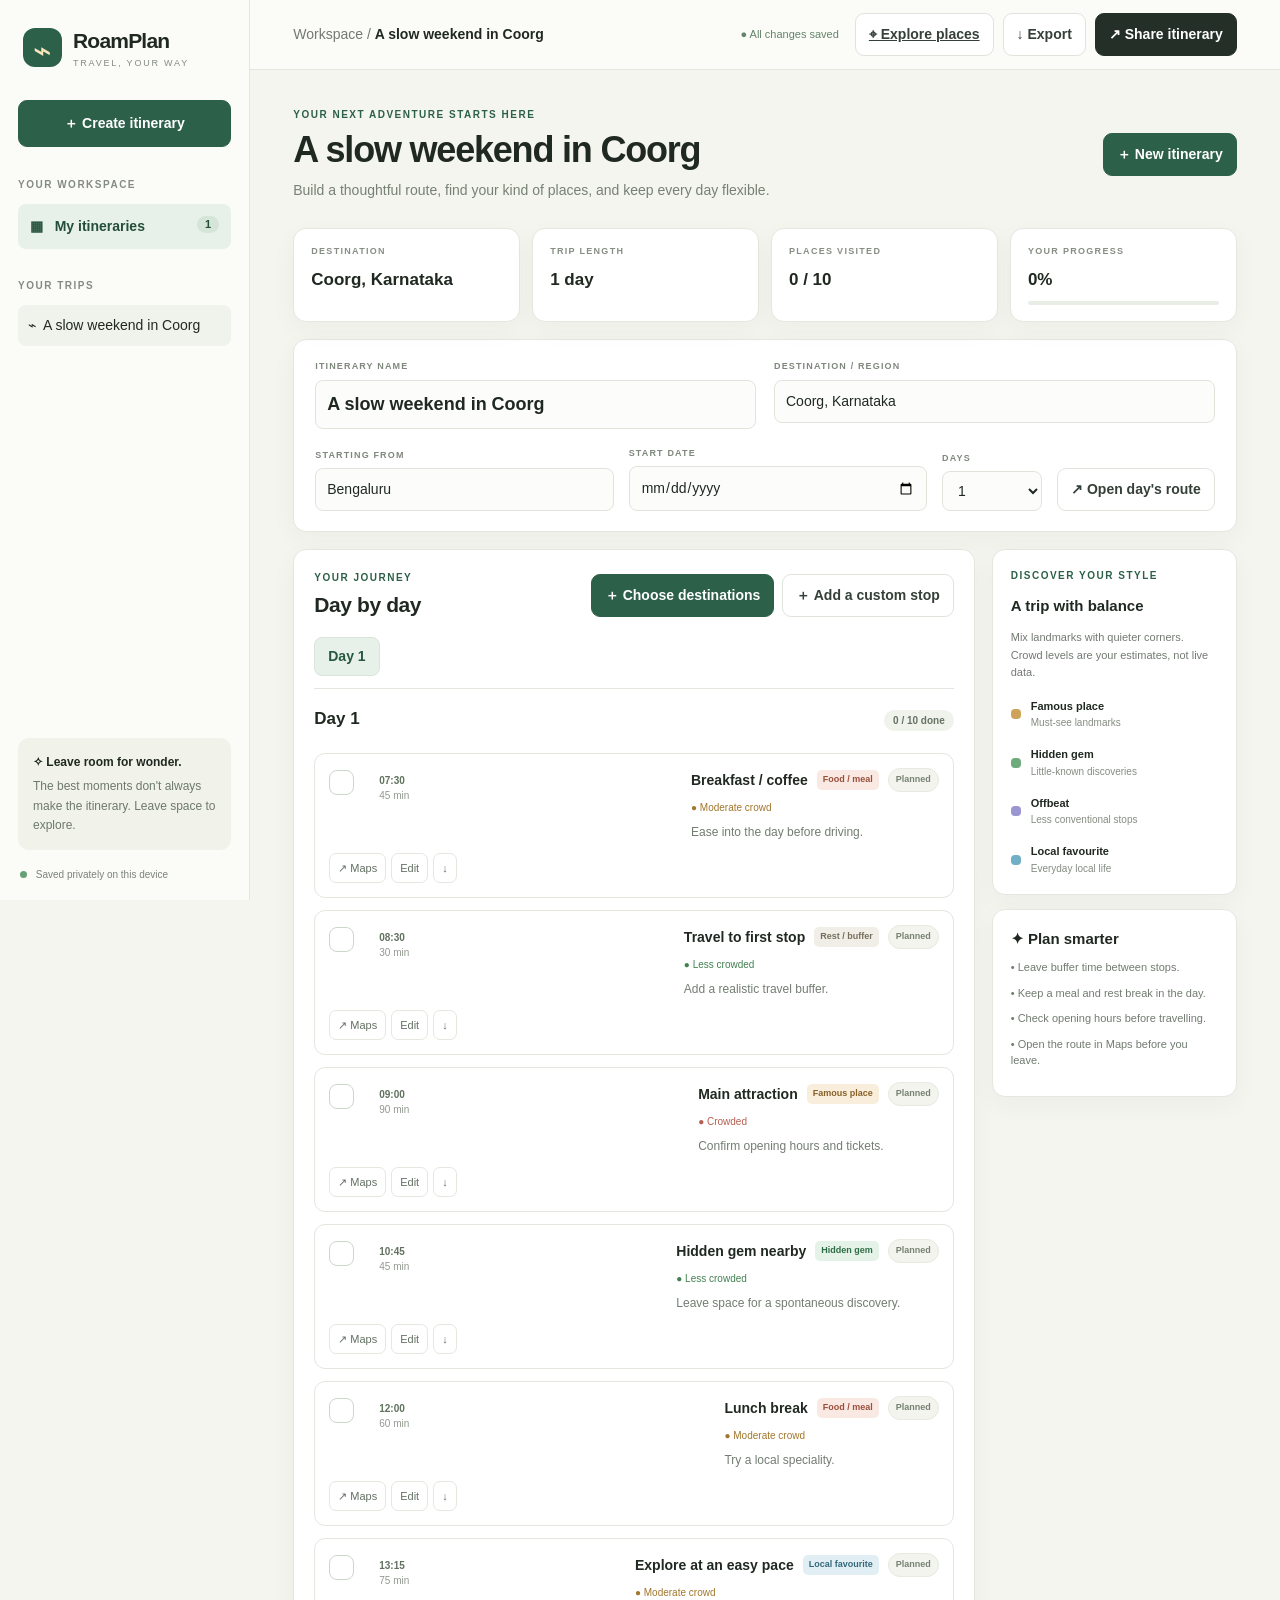
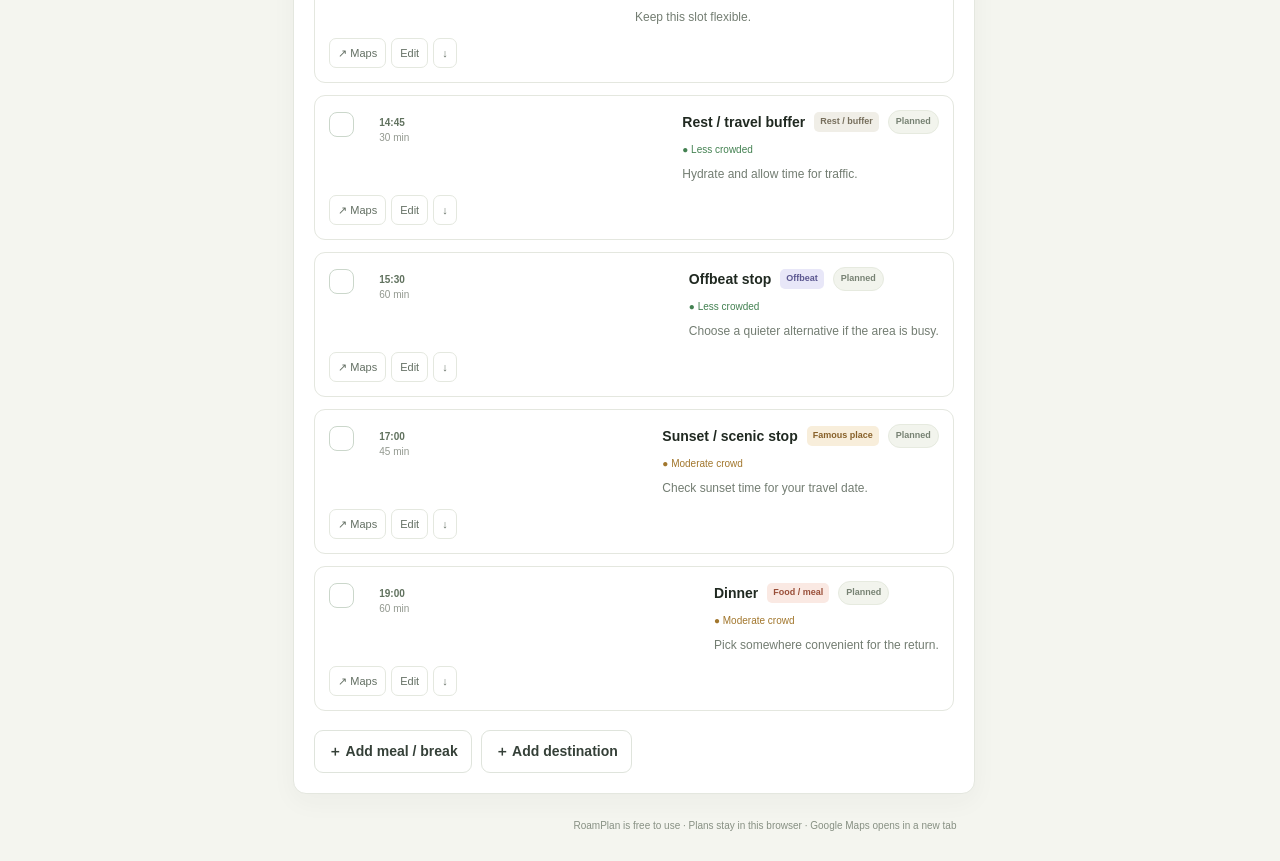
==== index.html @ 41a032c6 "Add route circuit UI for daily itinerary planning" ====
<!doctype html>
<html lang="en"><head><meta charset="utf-8"><meta name="viewport" content="width=device-width,initial-scale=1"><meta name="theme-color" content="#f4f5ef"><meta name="description" content="Plan day-by-day trips with editable schedules, place checklists, crowd estimates, hidden gems and Google Maps routes."><title>RoamPlan — Thoughtful travel planning</title><link rel="stylesheet" href="styles.css"></head>
<body><div class="layout">
<aside class="sidebar"><a class="brand" href="#"><span class="brand-icon">⌁</span><span><b>RoamPlan</b><small>TRAVEL, YOUR WAY</small></span></a><button id="newTrip" class="primary full">＋ Create itinerary</button><p class="eyebrow">YOUR WORKSPACE</p><button id="allTrips" class="nav active">▦ &nbsp; My itineraries <span id="tripCount" class="count">1</span></button><p class="eyebrow trips-label">YOUR TRIPS</p><div id="tripList" class="trip-list"></div><div class="sidebar-note"><b>✧ Leave room for wonder.</b><p>The best moments don't always make the itinerary. Leave space to explore.</p></div><small class="privacy"><i></i> Saved privately on this device</small></aside>
<main class="main"><header class="topbar"><div><span class="muted">Workspace /</span> <b id="crumb">My itineraries</b></div><div class="actions"><span id="saveStatus" class="saved">● All changes saved</span><a href="destinations.html" class="btn">⌖ Explore places</a><button id="exportBtn" class="btn">↓ Export</button><button id="shareBtn" class="btn dark">↗ Share itinerary</button></div></header>
<section class="page"><div class="heading-row"><div><p class="eyebrow green">YOUR NEXT ADVENTURE STARTS HERE</p><h1 id="pageTitle">Plan a trip worth remembering.</h1><p class="subtitle">Build a thoughtful route, find your kind of places, and keep every day flexible.</p></div><button id="newTrip2" class="primary">＋ New itinerary</button></div>
<div id="emptyState" class="empty hidden"><h2>Your next story starts here.</h2><p>Create an itinerary to organize stops, timings, meals and little discoveries.</p><button class="primary" id="emptyCreate">Create your first itinerary</button></div>
<div id="workspace">
<div class="stats"><div class="stat"><span>DESTINATION</span><strong id="statDestination">—</strong></div><div class="stat"><span>TRIP LENGTH</span><strong id="statDays">1 day</strong></div><div class="stat"><span>PLACES VISITED</span><strong id="statVisited">0 / 0</strong></div><div class="stat"><span>YOUR PROGRESS</span><strong id="statProgress">0%</strong><div class="progress"><i id="progressBar"></i></div></div></div>
<div class="trip-head panel"><div class="trip-title"><div><label for="tripName">ITINERARY NAME</label><input id="tripName" class="title-input" placeholder="e.g. A slow weekend in Coorg"></div><div><label for="destination">DESTINATION / REGION</label><input id="destination" placeholder="e.g. Coorg, Karnataka"></div></div><div class="trip-fields"><div><label for="origin">STARTING FROM</label><input id="origin" placeholder="e.g. Bengaluru"></div><div><label for="startDate">START DATE</label><input id="startDate" type="date"></div><div><label for="dayCount">DAYS</label><select id="dayCount"><option>1</option><option>2</option><option>3</option><option>4</option><option>5</option><option>6</option><option>7</option><option>8</option><option>9</option><option>10</option><option>11</option><option>12</option><option>13</option><option>14</option></select></div><div class="trip-button"><button id="dayMap" class="btn">↗ Open day's route</button></div></div></div>
<div class="day-layout"><section class="itinerary panel"><div class="section-head"><div><p class="eyebrow green">YOUR JOURNEY</p><h2>Day by day</h2></div><div class="section-actions"><button id="pickPlacesBtn" class="primary">＋ Choose destinations</button><button id="addStop" class="btn">＋ Add a custom stop</button></div></div><div id="dayTabs" class="day-tabs"></div><div class="day-summary"><div><h3 id="dayTitle">Day 1</h3><p id="dayDate" class="muted"></p></div><div class="day-summary-meta"><span id="dayRouteLabel" class="day-route-label hidden"></span><span id="dayProgress" class="pill">0 / 0 done</span></div></div><div id="stopList" class="stop-list"></div><div class="bottom-actions"><button id="addMeal" class="btn">＋ Add meal / break</button><button id="addDayStop" class="btn">＋ Add destination</button></div></section>
<aside class="insights"><div class="panel legend"><p class="eyebrow green">DISCOVER YOUR STYLE</p><h3>A trip with balance</h3><p class="muted small-text">Mix landmarks with quieter corners. Crowd levels are your estimates, not live data.</p><div class="legend-item"><span class="dot famous"></span><div><b>Famous place</b><small>Must-see landmarks</small></div></div><div class="legend-item"><span class="dot hidden-gem"></span><div><b>Hidden gem</b><small>Little-known discoveries</small></div></div><div class="legend-item"><span class="dot offbeat"></span><div><b>Offbeat</b><small>Less conventional stops</small></div></div><div class="legend-item"><span class="dot local"></span><div><b>Local favourite</b><small>Everyday local life</small></div></div></div><div class="panel tips"><h3>✦ Plan smarter</h3><p>• Leave buffer time between stops.</p><p>• Keep a meal and rest break in the day.</p><p>• Check opening hours before travelling.</p><p>• Open the route in Maps before you leave.</p></div></aside></div>
<div class="footer-note">RoamPlan is free to use · Plans stay in this browser · Google Maps opens in a new tab</div></div></section></main></div>
<dialog id="tripDialog"><form method="dialog" id="tripForm"><div class="modal-head"><div><p class="eyebrow green">NEW ADVENTURE</p><h2>Create an itinerary</h2></div><button class="icon-btn" value="cancel" aria-label="Close">×</button></div><label for="newName">Trip name</label><input id="newName" required placeholder="A weekend in the hills"><label for="newDestination">Destination</label><input id="newDestination" required placeholder="Coorg, Karnataka"><label for="newOrigin">Starting point (optional)</label><input id="newOrigin" placeholder="Bengaluru"><div class="modal-grid"><div><label for="newDate">Start date</label><input id="newDate" type="date"></div><div><label for="newDays">Number of days</label><select id="newDays"><option>1</option><option>2</option><option>3</option><option>4</option><option>5</option><option>6</option><option>7</option><option>8</option><option>9</option><option>10</option><option>11</option><option>12</option><option>13</option><option>14</option></select></div></div><label class="checkline"><input id="starterTemplate" type="checkbox" checked> Include a full-day starter plan (meals, travel buffers and breaks)</label><div class="modal-actions"><button type="button" id="cancelCreate" class="btn">Cancel</button><button class="primary" id="createTripSubmit" value="create">Create trip</button></div></form></dialog>
<dialog id="stopDialog"><form method="dialog" id="stopForm"><div class="modal-head"><div><p class="eyebrow green">ITINERARY STOP</p><h2 id="stopModalTitle">Add a stop</h2></div><button class="icon-btn" value="cancel" aria-label="Close">×</button></div><input id="stopId" type="hidden"><label for="stopName">Place or activity</label><input id="stopName" required placeholder="e.g. Abbey Falls"><label for="stopLocation">Map search / address</label><input id="stopLocation" placeholder="Use a precise place name for Maps"><div class="modal-grid"><div><label for="stopTime">Start time</label><input id="stopTime" type="time" value="09:00"></div><div><label for="stopDuration">Duration (minutes)</label><input id="stopDuration" type="number" min="5" step="5" value="60"></div></div><div class="modal-grid"><div><label for="stopType">Experience type</label><select id="stopType"><option value="famous">Famous place</option><option value="hidden-gem">Hidden gem</option><option value="offbeat">Offbeat</option><option value="local">Local favourite</option><option value="food">Food / meal</option><option value="break">Rest / travel buffer</option></select></div><div><label for="stopCrowd">Expected crowd</label><select id="stopCrowd"><option value="low">Less crowded</option><option value="medium" selected>Moderate</option><option value="high">Crowded</option><option value="unknown">Not sure yet</option></select></div></div><label for="stopNotes">Notes / reminders</label><textarea id="stopNotes" rows="3" placeholder="Parking, tickets, best time, what to bring…"></textarea><div class="modal-actions"><button type="button" id="deleteStop" class="btn danger hidden">Delete stop</button><span class="grow"></span><button class="btn" value="cancel">Cancel</button><button class="primary" id="saveStop" value="save">Save stop</button></div></form></dialog>
<dialog id="placePickerDialog" class="picker-dialog" aria-labelledby="pickerTitle">
  <div class="picker-dialog-content">
    <div class="picker-head"><div><p class="eyebrow green">BUILD YOUR DAY</p><h2 id="pickerTitle">Choose destinations for your itinerary</h2><p id="pickerTripName" class="muted">Select places from the destination guide and assign them to a trip day.</p></div><button id="closePicker" type="button" class="icon-btn" aria-label="Close destination picker">×</button></div>
    <div class="picker-controls">
      <div><label for="pickerDay">ADD TO DAY</label><select id="pickerDay"></select></div>
      <div><label for="pickerArea">ROUTE / CIRCUIT</label><select id="pickerArea"></select></div>
      <div><label for="pickerStartTime">FIRST STOP TIME</label><input id="pickerStartTime" type="time" value="09:00"></div>
      <div><label for="pickerDuration">MINUTES PER STOP</label><input id="pickerDuration" type="number" min="15" max="360" step="15" value="60"></div>
    </div>
    <div id="pickerRouteSummary" class="picker-route-summary"></div>
    <div class="picker-search-row"><label class="picker-search" for="pickerSearch"><span>⌕</span><input id="pickerSearch" type="search" placeholder="Search places, areas or experiences…" autocomplete="off"></label><span id="pickerSelectionCount" class="picker-count">0 selected</span></div>
    <div id="pickerPlaceList" class="picker-place-list" aria-live="polite"></div>
    <div class="picker-footer"><p id="pickerHint">Choose a route circuit first. Places are shown in recommended travel order, and a day stays on one circuit to avoid backtracking. Use another day for a different direction.</p><div><button id="cancelPlacePicker" type="button" class="btn">Cancel</button><button id="addSelectedPlaces" type="button" class="primary" disabled>＋ Add selected places</button></div></div>
  </div>
</dialog>
<div id="toast" role="status" aria-live="polite"></div><script src="destinations-data.js"></script><script src="app.js"></script></body></html>
---- styles.css ----
:root{--ink:#202921;--muted:#737a72;--line:#e4e7df;--paper:#fbfcf8;--green:#2d6048;--green2:#e8f1e9;--gold:#bd8d42;--shadow:0 8px 26px #273c2d0a}*{box-sizing:border-box}body{margin:0;background:#f4f5ef;color:var(--ink);font:14px/1.5 Inter,-apple-system,BlinkMacSystemFont,"Segoe UI",sans-serif}button,input,select,textarea{font:inherit}button{cursor:pointer}.layout{min-height:100vh}.sidebar{width:250px;position:fixed;inset:0 auto 0 0;background:#fbfcf8;border-right:1px solid var(--line);padding:25px 18px 18px;display:flex;flex-direction:column;z-index:3}.brand{display:flex;align-items:center;gap:11px;color:var(--ink);text-decoration:none;margin:0 0 30px 5px}.brand-icon{height:39px;width:39px;border-radius:12px;background:var(--green);color:#f7e7bd;display:grid;place-items:center;font-size:31px}.brand b{display:block;font-size:21px;letter-spacing:-.8px}.brand small{display:block;color:#858b81;font-size:9px;letter-spacing:1.8px}.primary,.btn{border:1px solid #dfe4dc;background:#fff;border-radius:9px;padding:10px 13px;color:#354038;font-weight:650;display:inline-flex;gap:7px;align-items:center;justify-content:center;transition:.15s}.primary{background:var(--green);color:#fff;border-color:var(--green)}.primary:hover{background:#234d39}.btn:hover{border-color:#9eafa0;background:#f9fbf8}.btn.dark{background:#242f27;color:#fff;border-color:#242f27}.full{width:100%;margin-bottom:30px;padding:12px}.eyebrow{font-size:10px;font-weight:750;letter-spacing:1.5px;color:#858b82;margin:0 0 12px}.green{color:var(--green)}.nav{border:0;background:var(--green2);color:#234e39;border-radius:8px;text-align:left;padding:12px;width:100%;font-weight:650}.count{float:right;border-radius:20px;background:#d5e5d7;padding:0 8px;font-size:11px}.trips-label{margin-top:29px;display:flex;justify-content:space-between}.trip-list{display:grid;gap:5px}.trip-link{border:0;background:transparent;text-align:left;padding:10px;border-radius:8px;color:#606b60;overflow:hidden;text-overflow:ellipsis;white-space:nowrap}.trip-link.active,.trip-link:hover{background:#f0f3ec;color:var(--ink)}.sidebar-note{margin-top:auto;background:#f1f3ea;border-radius:11px;padding:15px;font-size:12px}.sidebar-note p{color:#6e786c;margin:6px 0 0;line-height:1.6}.privacy{font-size:10px;color:#7b8278;margin:17px 2px 0}.privacy i{display:inline-block;width:7px;height:7px;border-radius:50%;background:#65a175;margin-right:6px}.main{margin-left:250px;min-width:0}.topbar{height:70px;background:#fbfcf8;border-bottom:1px solid var(--line);display:flex;align-items:center;justify-content:space-between;padding:0 4.2%;gap:20px}.muted{color:var(--muted)}.actions{display:flex;align-items:center;gap:9px}.saved{font-size:11px;color:#65836b;margin-right:7px}.page{max-width:1400px;margin:0 auto;padding:37px 4.2% 28px}.heading-row{display:flex;align-items:center;justify-content:space-between;gap:25px;margin-bottom:27px}.heading-row .eyebrow{margin-bottom:7px}.heading-row h1{font-size:clamp(25px,3vw,36px);letter-spacing:-1.2px;line-height:1.18;margin:0 0 9px;font-weight:760}.subtitle{margin:0;color:#778074;font-size:14px}.stats{display:grid;grid-template-columns:repeat(4,minmax(0,1fr));gap:12px;margin-bottom:17px}.stat,.panel{background:#fff;border:1px solid var(--line);border-radius:13px;box-shadow:var(--shadow)}.stat{padding:16px 17px}.stat span{display:block;color:#878e84;font-size:9px;letter-spacing:1.3px;font-weight:750;margin-bottom:8px}.stat strong{font-size:17px;font-weight:730}.progress{height:4px;border-radius:5px;background:#e8ede5;margin-top:9px;overflow:hidden}.progress i{display:block;width:0;height:100%;background:#4a9161;transition:width .2s}.trip-head{padding:20px 21px;margin-bottom:17px}.trip-title{display:grid;grid-template-columns:1fr 1fr;gap:18px;margin-bottom:18px}.trip-fields{display:grid;grid-template-columns:1fr 1fr 100px auto;gap:15px;align-items:end}.panel label,dialog label{display:block;font-size:9px;letter-spacing:1.15px;font-weight:750;color:#7f887d;margin-bottom:6px}.panel input,.panel select,dialog input,dialog select,dialog textarea{width:100%;border:1px solid #e0e5dc;background:#fcfdfa;padding:10px 11px;border-radius:8px;color:var(--ink);outline:none}.panel input:focus,.panel select:focus,dialog input:focus,dialog select:focus,dialog textarea:focus{border-color:#77a487;box-shadow:0 0 0 3px #e7f1e8}.title-input{font-weight:700;font-size:18px!important}.trip-button .btn{width:100%;white-space:nowrap}.day-layout{display:grid;grid-template-columns:minmax(0,1fr) 245px;gap:17px;align-items:start}.itinerary{padding:20px;min-width:0}.section-head,.day-summary{display:flex;align-items:center;justify-content:space-between;gap:12px}.section-head h2{margin:0;font-size:21px;letter-spacing:-.4px}.section-head .eyebrow{margin-bottom:4px}.day-tabs{display:flex;gap:7px;border-bottom:1px solid var(--line);padding:16px 0 12px;overflow-x:auto}.day-tab{white-space:nowrap;border:1px solid transparent;border-radius:8px;padding:8px 13px;background:transparent;color:#697369;font-weight:650}.day-tab.active{background:var(--green2);border-color:#d7e6d8;color:#27583f}.day-summary{padding:17px 0 8px}.day-summary h3{font-size:17px;margin:0}.day-summary p{font-size:12px;margin:2px 0 0}.pill{border-radius:30px;padding:5px 9px;background:#f0f3ec;color:#657263;font-size:10px;font-weight:700;white-space:nowrap}.stop-list{position:relative}.stop-card{border:1px solid var(--line);border-radius:11px;margin:12px 0;padding:14px;display:grid;grid-template-columns:38px minmax(0,1fr) auto;gap:12px;align-items:start;background:#fff}.stop-card.done{background:#f8faf6}.stop-check{width:25px;height:25px;border:1px solid #cbd7cb;border-radius:8px;background:white;color:white;display:grid;place-items:center;margin-top:2px}.stop-card.done .stop-check{background:var(--green);border-color:var(--green)}.time-rail{font-size:10px;font-weight:750;color:#61725f;white-space:nowrap;padding-top:5px}.stop-main{min-width:0}.stop-title-row{display:flex;gap:9px;align-items:center;flex-wrap:wrap}.stop-title{font-size:14px;margin:0;font-weight:730}.stop-card.done .stop-title{text-decoration:line-through;color:#738075}.tag{font-size:9px;font-weight:750;border-radius:5px;padding:3px 6px;white-space:nowrap}.tag.famous{background:#f8eedb;color:#876028}.tag.hidden-gem{background:#e4f2e7;color:#2f6d47}.tag.offbeat{background:#e8e7f8;color:#5b5790}.tag.local{background:#e1eff4;color:#33687a}.tag.food{background:#fae9e3;color:#994e38}.tag.break{background:#f0eee7;color:#766e5c}.stop-meta{display:flex;gap:7px;flex-wrap:wrap;color:#7c857a;font-size:10px;margin-top:8px}.crowd{display:inline-flex;align-items:center;gap:4px}.crowd.low{color:#438151}.crowd.medium{color:#a2772d}.crowd.high{color:#b65d4e}.stop-notes{font-size:12px;color:#737d72;margin:8px 0 0;white-space:pre-wrap;overflow-wrap:anywhere}.stop-actions{display:flex;gap:5px}.mini{border:1px solid #e4e8df;background:#fff;border-radius:7px;padding:6px 8px;color:#647064;font-size:11px;text-decoration:none;white-space:nowrap}.mini:hover{border-color:#a0b3a0}.bottom-actions{display:flex;gap:9px;padding-top:7px;flex-wrap:wrap}.insights{display:grid;gap:14px}.insights .panel{padding:18px}.insights h3{font-size:15px;margin:0 0 8px}.small-text{font-size:11px;line-height:1.6}.legend-item{display:flex;gap:10px;align-items:center;margin-top:16px}.legend-item b,.legend-item small{display:block}.legend-item b{font-size:11px}.legend-item small{font-size:10px;color:#858d82;margin-top:1px}.dot{width:10px;height:10px;border-radius:4px;flex:none}.dot.famous{background:#cda35c}.dot.hidden-gem{background:#6eaa7c}.dot.offbeat{background:#9b95d2}.dot.local{background:#70afc5}.tips p{font-size:11px;color:#717b70;margin:9px 0;line-height:1.5}.footer-note{text-align:center;font-size:10px;color:#879083;margin:24px 0 0}.empty{padding:70px 25px;text-align:center;border:1px dashed #cbd5c9;border-radius:14px;background:#fafbf7;margin:20px 0}.empty h2{margin:0 0 8px}.empty p{color:var(--muted);margin-bottom:20px}.hidden{display:none!important}dialog{width:min(520px,calc(100% - 28px));border:1px solid var(--line);border-radius:15px;padding:24px;box-shadow:0 24px 90px #1e2c2260;color:var(--ink)}dialog::backdrop{background:#1b2a2180;backdrop-filter:blur(3px)}dialog form>label{margin-top:14px}dialog h2{margin:0;font-size:23px}.modal-head{display:flex;justify-content:space-between;align-items:start;margin-bottom:20px}.modal-head .eyebrow{margin-bottom:5px}.icon-btn{border:1px solid var(--line);background:#fff;border-radius:8px;padding:4px 11px;font-size:20px;color:#687367}.modal-grid{display:grid;grid-template-columns:1fr 1fr;gap:12px}.checkline{display:flex!important;gap:8px;align-items:center;font-size:11px!important;letter-spacing:0!important;font-weight:500!important;margin-top:16px!important}.checkline input{width:auto}.modal-actions{display:flex;gap:9px;align-items:center;margin-top:23px}.grow{flex:1}.danger{color:#b04438}#toast{position:fixed;bottom:22px;left:50%;transform:translate(-50%,20px);opacity:0;pointer-events:none;background:#263b2c;color:white;padding:11px 17px;border-radius:9px;box-shadow:0 8px 25px #0002;transition:.2s;z-index:10;font-size:12px}#toast.show{opacity:1;transform:translate(-50%,0)}@media(max-width:1100px){.day-layout{grid-template-columns:minmax(0,1fr) 210px}.sidebar{width:220px}.main{margin-left:220px}.trip-fields{grid-template-columns:1fr 1fr 90px}.trip-button{grid-column:1/-1}.trip-button .btn{width:auto}.saved{display:none}}@media(max-width:790px){.sidebar{position:static;width:auto;height:auto;padding:13px 16px;border-right:0;border-bottom:1px solid var(--line);display:grid;grid-template-columns:1fr auto;gap:10px}.brand{margin:0}.sidebar>.primary,.sidebar>.eyebrow,.sidebar>.nav,.sidebar>.trips-label,.sidebar>.trip-list,.sidebar-note,.privacy{display:none}.main{margin-left:0}.topbar{height:auto;min-height:59px;padding:12px 17px}.actions{gap:6px}.actions .btn{padding:8px;font-size:11px}.page{padding:25px 16px}.heading-row{align-items:start}.heading-row h1{font-size:26px}.heading-row>.primary{display:none}.stats{grid-template-columns:1fr 1fr}.day-layout{grid-template-columns:1fr}.insights{grid-template-columns:1fr 1fr}.trip-title{grid-template-columns:1fr}.trip-fields{grid-template-columns:1fr 1fr}.trip-button{grid-column:auto}.trip-button .btn{white-space:normal}.stop-card{grid-template-columns:27px minmax(0,1fr)}.time-rail{grid-column:2;grid-row:1;padding:0}.stop-check{grid-row:1;grid-column:1}.stop-main{grid-column:2}.stop-actions{grid-column:2;flex-wrap:wrap}.section-head{align-items:start}.saved{display:none}}@media(max-width:480px){.insights{grid-template-columns:1fr}.heading-row{display:block}.heading-row h1{font-size:25px}.heading-row .subtitle{font-size:12px}.stop-card{padding:11px;gap:7px}.stop-title-row{gap:5px}.topbar>div:first-child{font-size:12px}.modal-grid{grid-template-columns:1fr}.trip-fields{grid-template-columns:1fr 1fr}.itinerary{padding:13px}.section-head h2{font-size:18px}.actions .btn{font-size:0}.actions .btn:first-letter{font-size:13px}}
/* Destination catalogue picker inside the itinerary planner */
.section-actions{display:flex;align-items:center;justify-content:flex-end;flex-wrap:wrap;gap:8px}
.picker-dialog{width:min(900px,calc(100% - 24px));max-width:900px;max-height:calc(100vh - 28px);padding:0;border:1px solid #dfe6dc;border-radius:17px;overflow:hidden;background:#fbfcf8}
.picker-dialog::backdrop{background:#15251b8c;backdrop-filter:blur(4px)}
.picker-dialog-content{display:flex;flex-direction:column;max-height:calc(100vh - 28px);min-height:0}
.picker-head{display:flex;align-items:flex-start;justify-content:space-between;gap:17px;padding:23px 25px 17px;border-bottom:1px solid #e5eae2;background:#fff}
.picker-head h2{font-size:23px;line-height:1.2;letter-spacing:-.7px;margin:0}
.picker-head .eyebrow{margin-bottom:5px}
.picker-head .muted{font-size:11px;line-height:1.6;margin:7px 0 0;max-width:690px}
.picker-controls{display:grid;grid-template-columns:1.15fr 1.35fr .8fr .8fr;gap:11px;padding:16px 25px 12px;background:#fff}
.picker-controls label{display:block;font-size:9px;font-weight:800;letter-spacing:1px;color:#7c877b;margin:0 0 6px}
.picker-controls input,.picker-controls select,.picker-search input{width:100%;border:1px solid #dfe5db;background:#fcfdfa;padding:10px 11px;border-radius:8px;color:var(--ink);outline:none;min-width:0}
.picker-controls input:focus,.picker-controls select:focus,.picker-search input:focus{border-color:#7ea489;box-shadow:0 0 0 3px #e7f1e8}
.picker-search-row{display:flex;align-items:center;gap:11px;padding:0 25px 13px;background:#fff}
.picker-search{position:relative;display:flex;align-items:center;flex:1;min-width:0}
.picker-search>span{position:absolute;left:12px;color:#788578;font-size:19px}
.picker-search input{padding-left:36px}
.picker-count{font-size:10px;font-weight:800;color:#365e42;background:#e8f1e9;padding:8px 10px;border-radius:8px;white-space:nowrap}
.picker-place-list{padding:0 25px 16px;overflow-y:auto;overscroll-behavior:contain;min-height:170px;max-height:43vh}
.picker-area-group{margin:0 0 13px}
.picker-area-group>h3{position:sticky;top:0;z-index:1;background:#f3f6ef;border:1px solid #e4eadf;border-radius:8px;padding:8px 10px;margin:0 0 7px;display:flex;align-items:center;justify-content:space-between;gap:10px;color:#52654f;font-size:10px;letter-spacing:.5px}
.picker-area-group>h3 span{font-size:9px;font-weight:700;color:#6f7e6b;background:#fff;border-radius:12px;padding:3px 7px}
.picker-place{display:grid;grid-template-columns:22px minmax(0,1fr) auto;gap:12px;align-items:start;padding:11px 12px;border:1px solid #e6ebe3;border-radius:10px;background:#fff;margin:6px 0;transition:border-color .15s,background .15s}
.picker-place.selected{background:#f4faf2;border-color:#b8d1b9}
.picker-choice-label{display:flex;align-items:flex-start;padding-top:2px;cursor:pointer;margin:0}
.picker-choice{width:17px;height:17px;margin:0;accent-color:#2d6048;cursor:pointer}
.picker-place-copy{min-width:0}
.picker-place-heading{display:flex;align-items:center;gap:6px;flex-wrap:wrap}
.picker-place-heading b{font-size:12px;line-height:1.4;color:#25362a}
.picker-place-heading .place-badge{font-size:8px;padding:3px 6px}
.picker-place-copy p{font-size:10px;color:#778274;margin:4px 0 5px;line-height:1.4}
.picker-place-copy small{display:block;color:#697567;font-size:10px;line-height:1.55}
.picker-details-link{font-size:10px;font-weight:750;color:#426c4b;text-decoration:none;white-space:nowrap;padding:5px 6px;border-radius:6px}
.picker-details-link:hover{background:#e8f1e9}
.picker-no-results{text-align:center;border:1px dashed #ccd8ca;border-radius:11px;background:#fff;padding:32px 16px;color:#4f614f}
.picker-no-results b{font-size:12px}
.picker-no-results p{font-size:11px;color:#778274;margin:6px 0 0}
.picker-footer{display:flex;align-items:center;justify-content:space-between;gap:18px;padding:15px 25px;border-top:1px solid #e2e8de;background:#fff}
.picker-footer>p{font-size:10px;line-height:1.6;color:#778274;margin:0;max-width:460px}
.picker-footer>div{display:flex;align-items:center;gap:8px;flex-shrink:0}
.picker-footer button{font-size:11px;white-space:nowrap}
.picker-footer button:disabled{opacity:.45;cursor:not-allowed}
.visit-state,.planned-state{display:inline-flex;align-items:center;gap:4px;border-radius:999px;font-size:9px;font-weight:800;padding:4px 7px;white-space:nowrap;vertical-align:middle}
.visit-state{background:#e3f1e4;color:#25633b;border:1px solid #d3e7d4}
.planned-state{background:#f2f4ed;color:#778273;border:1px solid #e6eadf}
.stop-card.done{border-color:#d1e4d2}
.stop-card.done .stop-check{box-shadow:0 0 0 3px #e5f1e5}
.stop-card.done .stop-title{color:#526d55}
@media(max-width:900px){.picker-controls{grid-template-columns:repeat(2,minmax(0,1fr))}.picker-place-list{max-height:40vh}}
@media(max-width:790px){.section-actions{justify-content:flex-start}.picker-head,.picker-controls,.picker-search-row,.picker-footer{padding-left:16px;padding-right:16px}.picker-place-list{padding-left:16px;padding-right:16px}.picker-head h2{font-size:20px}}
@media(max-width:540px){.section-actions{width:100%;display:grid;grid-template-columns:1fr}.section-actions button{width:100%;padding:9px}.picker-dialog{max-height:calc(100vh - 14px);border-radius:13px}.picker-dialog-content{max-height:calc(100vh - 14px)}.picker-head{padding-top:17px;padding-bottom:14px}.picker-head h2{font-size:18px}.picker-controls{grid-template-columns:1fr 1fr;gap:9px;padding-top:12px;padding-bottom:10px}.picker-search-row{align-items:stretch;flex-direction:column;gap:7px}.picker-count{align-self:flex-start}.picker-place-list{max-height:37vh;min-height:120px}.picker-place{grid-template-columns:20px minmax(0,1fr);gap:9px;padding:10px}.picker-details-link{grid-column:2;justify-self:start;padding:0}.picker-footer{align-items:stretch;flex-direction:column;gap:10px;padding-top:12px;padding-bottom:12px}.picker-footer>div{width:100%}.picker-footer button{flex:1}.picker-footer>p{max-width:none}.stop-title-row{align-items:start}}

/* Destination labels inside the itinerary's place picker */
.picker-place-heading .place-badge{display:inline-flex;align-items:center;border-radius:999px;padding:3px 7px;font-size:8px;line-height:1.3;font-weight:800;background:#f1f3ec;color:#667160;white-space:nowrap}
.picker-place-heading .place-badge.offbeat{background:#eeeaf8;color:#635091;border:1px solid #e4dcf5}
.picker-place-heading .place-badge.border-badge{background:#e7f0e4;color:#2e6544;border:1px solid #dce8d8}
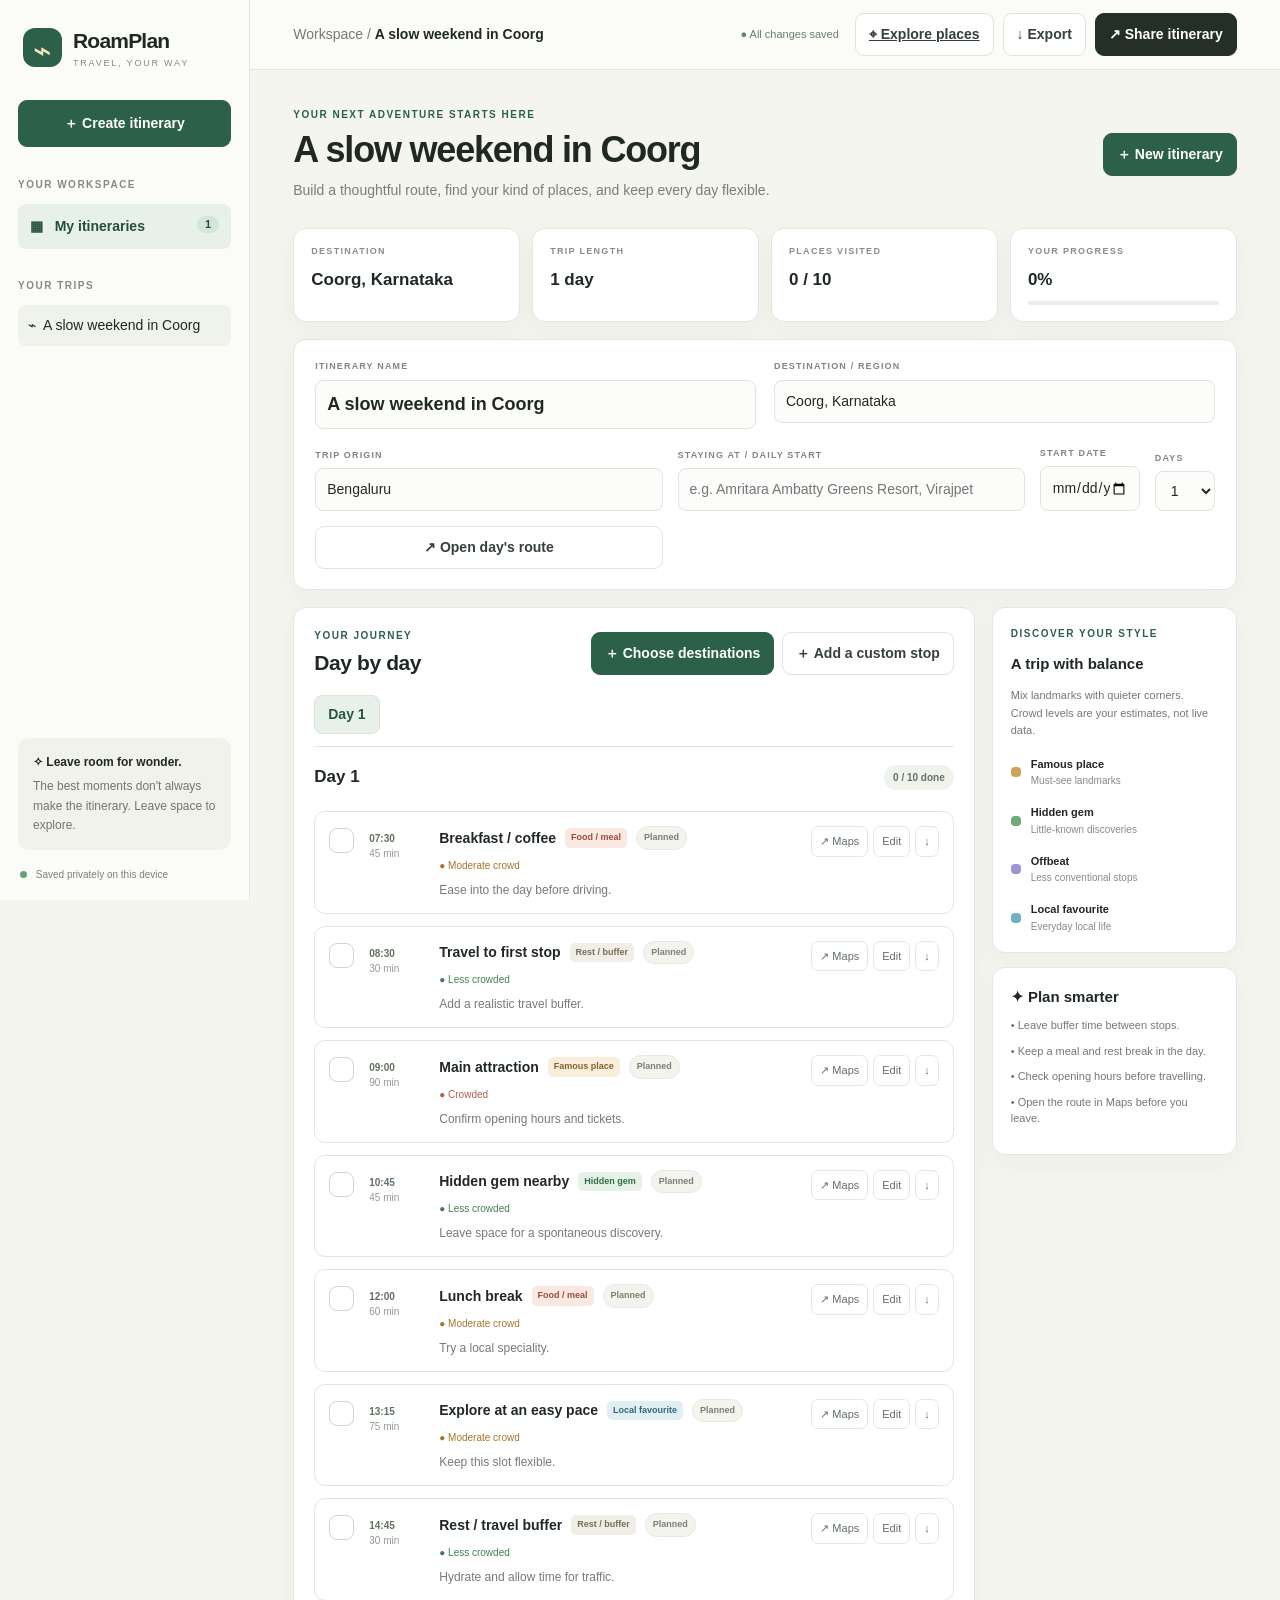
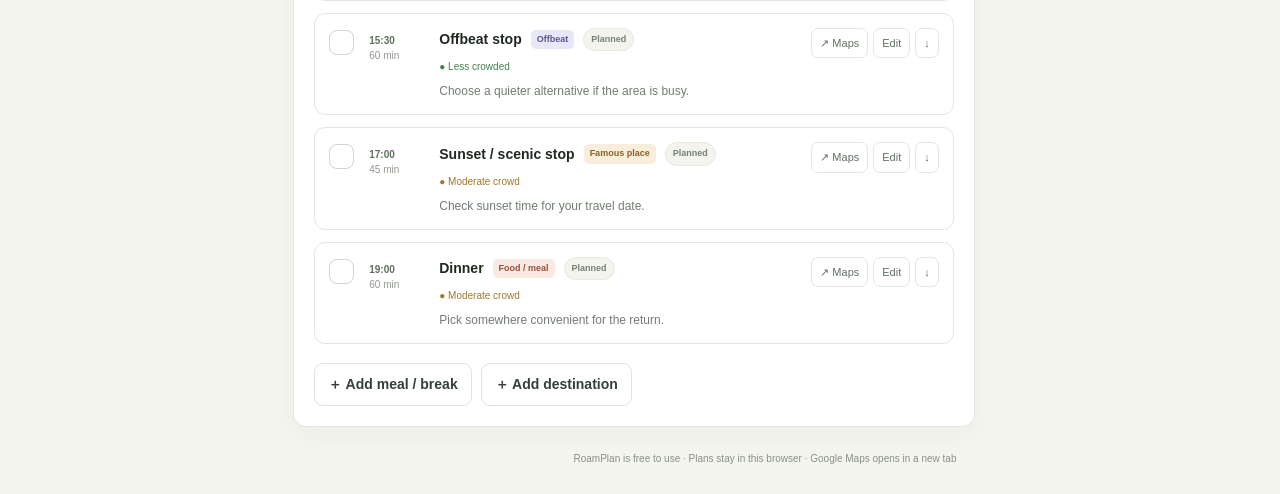
==== commit c9497ca5: "Add accommodation as daily itinerary starting point" ====
--- a/index.html
+++ b/index.html
@@ -7,20 +7,20 @@
 <div id="emptyState" class="empty hidden"><h2>Your next story starts here.</h2><p>Create an itinerary to organize stops, timings, meals and little discoveries.</p><button class="primary" id="emptyCreate">Create your first itinerary</button></div>
 <div id="workspace">
 <div class="stats"><div class="stat"><span>DESTINATION</span><strong id="statDestination">—</strong></div><div class="stat"><span>TRIP LENGTH</span><strong id="statDays">1 day</strong></div><div class="stat"><span>PLACES VISITED</span><strong id="statVisited">0 / 0</strong></div><div class="stat"><span>YOUR PROGRESS</span><strong id="statProgress">0%</strong><div class="progress"><i id="progressBar"></i></div></div></div>
-<div class="trip-head panel"><div class="trip-title"><div><label for="tripName">ITINERARY NAME</label><input id="tripName" class="title-input" placeholder="e.g. A slow weekend in Coorg"></div><div><label for="destination">DESTINATION / REGION</label><input id="destination" placeholder="e.g. Coorg, Karnataka"></div></div><div class="trip-fields"><div><label for="origin">STARTING FROM</label><input id="origin" placeholder="e.g. Bengaluru"></div><div><label for="startDate">START DATE</label><input id="startDate" type="date"></div><div><label for="dayCount">DAYS</label><select id="dayCount"><option>1</option><option>2</option><option>3</option><option>4</option><option>5</option><option>6</option><option>7</option><option>8</option><option>9</option><option>10</option><option>11</option><option>12</option><option>13</option><option>14</option></select></div><div class="trip-button"><button id="dayMap" class="btn">↗ Open day's route</button></div></div></div>
+<div class="trip-head panel"><div class="trip-title"><div><label for="tripName">ITINERARY NAME</label><input id="tripName" class="title-input" placeholder="e.g. A slow weekend in Coorg"></div><div><label for="destination">DESTINATION / REGION</label><input id="destination" placeholder="e.g. Coorg, Karnataka"></div></div><div class="trip-fields"><div><label for="origin">TRIP ORIGIN</label><input id="origin" placeholder="e.g. Bengaluru"></div><div><label for="baseLocation">STAYING AT / DAILY START</label><input id="baseLocation" placeholder="e.g. Amritara Ambatty Greens Resort, Virajpet"></div><div><label for="startDate">START DATE</label><input id="startDate" type="date"></div><div><label for="dayCount">DAYS</label><select id="dayCount"><option>1</option><option>2</option><option>3</option><option>4</option><option>5</option><option>6</option><option>7</option><option>8</option><option>9</option><option>10</option><option>11</option><option>12</option><option>13</option><option>14</option></select></div><div class="trip-button"><button id="dayMap" class="btn">↗ Open day's route</button></div></div></div>
 <div class="day-layout"><section class="itinerary panel"><div class="section-head"><div><p class="eyebrow green">YOUR JOURNEY</p><h2>Day by day</h2></div><div class="section-actions"><button id="pickPlacesBtn" class="primary">＋ Choose destinations</button><button id="addStop" class="btn">＋ Add a custom stop</button></div></div><div id="dayTabs" class="day-tabs"></div><div class="day-summary"><div><h3 id="dayTitle">Day 1</h3><p id="dayDate" class="muted"></p></div><div class="day-summary-meta"><span id="dayRouteLabel" class="day-route-label hidden"></span><span id="dayProgress" class="pill">0 / 0 done</span></div></div><div id="stopList" class="stop-list"></div><div class="bottom-actions"><button id="addMeal" class="btn">＋ Add meal / break</button><button id="addDayStop" class="btn">＋ Add destination</button></div></section>
 <aside class="insights"><div class="panel legend"><p class="eyebrow green">DISCOVER YOUR STYLE</p><h3>A trip with balance</h3><p class="muted small-text">Mix landmarks with quieter corners. Crowd levels are your estimates, not live data.</p><div class="legend-item"><span class="dot famous"></span><div><b>Famous place</b><small>Must-see landmarks</small></div></div><div class="legend-item"><span class="dot hidden-gem"></span><div><b>Hidden gem</b><small>Little-known discoveries</small></div></div><div class="legend-item"><span class="dot offbeat"></span><div><b>Offbeat</b><small>Less conventional stops</small></div></div><div class="legend-item"><span class="dot local"></span><div><b>Local favourite</b><small>Everyday local life</small></div></div></div><div class="panel tips"><h3>✦ Plan smarter</h3><p>• Leave buffer time between stops.</p><p>• Keep a meal and rest break in the day.</p><p>• Check opening hours before travelling.</p><p>• Open the route in Maps before you leave.</p></div></aside></div>
 <div class="footer-note">RoamPlan is free to use · Plans stay in this browser · Google Maps opens in a new tab</div></div></section></main></div>
-<dialog id="tripDialog"><form method="dialog" id="tripForm"><div class="modal-head"><div><p class="eyebrow green">NEW ADVENTURE</p><h2>Create an itinerary</h2></div><button class="icon-btn" value="cancel" aria-label="Close">×</button></div><label for="newName">Trip name</label><input id="newName" required placeholder="A weekend in the hills"><label for="newDestination">Destination</label><input id="newDestination" required placeholder="Coorg, Karnataka"><label for="newOrigin">Starting point (optional)</label><input id="newOrigin" placeholder="Bengaluru"><div class="modal-grid"><div><label for="newDate">Start date</label><input id="newDate" type="date"></div><div><label for="newDays">Number of days</label><select id="newDays"><option>1</option><option>2</option><option>3</option><option>4</option><option>5</option><option>6</option><option>7</option><option>8</option><option>9</option><option>10</option><option>11</option><option>12</option><option>13</option><option>14</option></select></div></div><label class="checkline"><input id="starterTemplate" type="checkbox" checked> Include a full-day starter plan (meals, travel buffers and breaks)</label><div class="modal-actions"><button type="button" id="cancelCreate" class="btn">Cancel</button><button class="primary" id="createTripSubmit" value="create">Create trip</button></div></form></dialog>
+<dialog id="tripDialog"><form method="dialog" id="tripForm"><div class="modal-head"><div><p class="eyebrow green">NEW ADVENTURE</p><h2>Create an itinerary</h2></div><button class="icon-btn" value="cancel" aria-label="Close">×</button></div><label for="newName">Trip name</label><input id="newName" required placeholder="A weekend in the hills"><label for="newDestination">Destination</label><input id="newDestination" required placeholder="Coorg, Karnataka"><label for="newOrigin">Trip origin (optional)</label><input id="newOrigin" placeholder="e.g. Bengaluru"><label for="newBaseLocation">Where are you staying? (optional)</label><input id="newBaseLocation" placeholder="Hotel, resort or full address"><div class="modal-grid"><div><label for="newDate">Start date</label><input id="newDate" type="date"></div><div><label for="newDays">Number of days</label><select id="newDays"><option>1</option><option>2</option><option>3</option><option>4</option><option>5</option><option>6</option><option>7</option><option>8</option><option>9</option><option>10</option><option>11</option><option>12</option><option>13</option><option>14</option></select></div></div><label class="checkline"><input id="starterTemplate" type="checkbox" checked> Include a full-day starter plan (meals, travel buffers and breaks)</label><div class="modal-actions"><button type="button" id="cancelCreate" class="btn">Cancel</button><button class="primary" id="createTripSubmit" value="create">Create trip</button></div></form></dialog>
 <dialog id="stopDialog"><form method="dialog" id="stopForm"><div class="modal-head"><div><p class="eyebrow green">ITINERARY STOP</p><h2 id="stopModalTitle">Add a stop</h2></div><button class="icon-btn" value="cancel" aria-label="Close">×</button></div><input id="stopId" type="hidden"><label for="stopName">Place or activity</label><input id="stopName" required placeholder="e.g. Abbey Falls"><label for="stopLocation">Map search / address</label><input id="stopLocation" placeholder="Use a precise place name for Maps"><div class="modal-grid"><div><label for="stopTime">Start time</label><input id="stopTime" type="time" value="09:00"></div><div><label for="stopDuration">Duration (minutes)</label><input id="stopDuration" type="number" min="5" step="5" value="60"></div></div><div class="modal-grid"><div><label for="stopType">Experience type</label><select id="stopType"><option value="famous">Famous place</option><option value="hidden-gem">Hidden gem</option><option value="offbeat">Offbeat</option><option value="local">Local favourite</option><option value="food">Food / meal</option><option value="break">Rest / travel buffer</option></select></div><div><label for="stopCrowd">Expected crowd</label><select id="stopCrowd"><option value="low">Less crowded</option><option value="medium" selected>Moderate</option><option value="high">Crowded</option><option value="unknown">Not sure yet</option></select></div></div><label for="stopNotes">Notes / reminders</label><textarea id="stopNotes" rows="3" placeholder="Parking, tickets, best time, what to bring…"></textarea><div class="modal-actions"><button type="button" id="deleteStop" class="btn danger hidden">Delete stop</button><span class="grow"></span><button class="btn" value="cancel">Cancel</button><button class="primary" id="saveStop" value="save">Save stop</button></div></form></dialog>
 <dialog id="placePickerDialog" class="picker-dialog" aria-labelledby="pickerTitle">
   <div class="picker-dialog-content">
-    <div class="picker-head"><div><p class="eyebrow green">BUILD YOUR DAY</p><h2 id="pickerTitle">Choose destinations for your itinerary</h2><p id="pickerTripName" class="muted">Select places from the destination guide and assign them to a trip day.</p></div><button id="closePicker" type="button" class="icon-btn" aria-label="Close destination picker">×</button></div>
+    <div class="picker-head"><div><p class="eyebrow green">BUILD YOUR DAY</p><h2 id="pickerTitle">Choose a route for this day</h2><p id="pickerTripName" class="muted">Pick a curated circuit, then choose places from that route only. Use another day for a different direction.</p></div><button id="closePicker" type="button" class="icon-btn" aria-label="Close destination picker">×</button></div>
     <div class="picker-controls">
       <div><label for="pickerDay">ADD TO DAY</label><select id="pickerDay"></select></div>
       <div><label for="pickerArea">ROUTE / CIRCUIT</label><select id="pickerArea"></select></div>
       <div><label for="pickerStartTime">FIRST STOP TIME</label><input id="pickerStartTime" type="time" value="09:00"></div>
-      <div><label for="pickerDuration">MINUTES PER STOP</label><input id="pickerDuration" type="number" min="15" max="360" step="15" value="60"></div>
+      <div><label for="pickerDuration">MINUTES PER STOP</label><input id="pickerDuration" type="number" min="15" max="600" step="15" value="60"></div>
     </div>
     <div id="pickerRouteSummary" class="picker-route-summary"></div>
     <div class="picker-search-row"><label class="picker-search" for="pickerSearch"><span>⌕</span><input id="pickerSearch" type="search" placeholder="Search places, areas or experiences…" autocomplete="off"></label><span id="pickerSelectionCount" class="picker-count">0 selected</span></div>
--- a/styles.css
+++ b/styles.css
@@ -55,3 +55,48 @@
 .picker-place-heading .place-badge{display:inline-flex;align-items:center;border-radius:999px;padding:3px 7px;font-size:8px;line-height:1.3;font-weight:800;background:#f1f3ec;color:#667160;white-space:nowrap}
 .picker-place-heading .place-badge.offbeat{background:#eeeaf8;color:#635091;border:1px solid #e4dcf5}
 .picker-place-heading .place-badge.border-badge{background:#e7f0e4;color:#2e6544;border:1px solid #dce8d8}
+
+/* Route-first itinerary planning */
+.day-summary-meta{display:flex;align-items:center;gap:8px;flex-wrap:wrap;justify-content:flex-end}
+.day-route-label{display:inline-flex;align-items:center;gap:6px;max-width:360px;border:1px solid #d8e7d7;background:#f0f7ee;color:#315e3e;border-radius:999px;padding:6px 10px;font-size:10px;font-weight:750;line-height:1.35}
+.day-route-label:before{content:"↗";font-size:12px}
+.day-route-label.route-warning{background:#fff5e6;border-color:#f0d8ac;color:#8a5a1d}
+.day-route-label.route-warning:before{content:"!"}
+.picker-route-summary{padding:14px 25px 15px;background:#f6f8f2;border-top:1px solid #edf1e8;border-bottom:1px solid #e5eae0}
+.route-summary-empty{display:flex;align-items:flex-start;gap:11px;color:#60705e}
+.route-summary-icon{width:32px;height:32px;border-radius:10px;display:grid;place-items:center;background:#e4eee0;color:#3c714b;font-size:17px;flex:none}
+.route-summary-empty b{display:block;font-size:12px;color:#344536;margin:2px 0 3px}
+.route-summary-empty p{font-size:10px;line-height:1.6;margin:0;color:#71806d}
+.route-summary-top{display:flex;justify-content:space-between;align-items:flex-start;gap:15px}
+.route-summary-top>div{min-width:0}
+.route-summary-kicker{font-size:8px;font-weight:850;letter-spacing:1.2px;color:#678263;margin:0 0 4px}
+.route-summary-top h3{font-size:15px;line-height:1.35;letter-spacing:-.2px;margin:0;color:#263a2a}
+.route-direction{font-size:10px;font-weight:750;color:#60715f;margin:4px 0 0}
+.route-locked-pill{border:1px solid #d6e4d2;background:#fff;border-radius:999px;padding:6px 9px;font-size:8px;line-height:1.35;font-weight:800;white-space:nowrap;color:#4d704c}
+.route-summary-description{font-size:10px;color:#6b7868;line-height:1.6;margin:8px 0 10px;max-width:760px}
+.route-sequence-label{display:block;color:#83907f;font-size:8px;font-weight:850;letter-spacing:1px;margin:0 0 7px}
+.route-stop-chips{display:flex;align-items:center;flex-wrap:wrap;gap:6px}
+.route-stop-chip{display:inline-flex;align-items:center;gap:6px;border:1px solid #e0e8db;background:#fff;border-radius:8px;padding:5px 8px 5px 5px;color:#4d604b;font-size:9px;font-weight:700;line-height:1.35}
+.route-stop-chip i{height:19px;width:19px;border-radius:6px;display:grid;place-items:center;background:#e8f1e5;color:#356747;font-size:8px;font-weight:850;font-style:normal;flex:none}
+.route-conflict{margin-top:11px;padding:10px 12px;border:1px solid #edd3a6;background:#fff7ea;border-radius:9px}
+.route-conflict b{font-size:10px;color:#85591d}
+.route-conflict p{font-size:10px;color:#836638;line-height:1.6;margin:4px 0 0}
+.picker-stop-number{height:22px;min-width:22px;display:inline-flex;align-items:center;justify-content:center;border-radius:7px;background:#e8f1e5;color:#376648;font-size:9px;font-weight:850;flex:none;margin-right:2px}
+.picker-place .picker-place-heading b{font-size:12px}
+.picker-place.selected .picker-stop-number{background:#dcebd8}
+@media(max-width:790px){.picker-route-summary{padding-left:16px;padding-right:16px}.route-summary-top{gap:10px}.route-locked-pill{max-width:160px;white-space:normal;text-align:center}}
+@media(max-width:540px){.day-summary-meta{justify-content:flex-start;margin-top:9px}.day-route-label{white-space:normal;max-width:100%}.route-summary-top{flex-direction:column}.route-locked-pill{max-width:none}.route-stop-chips{gap:5px}.route-stop-chip{max-width:100%}.route-summary-description{font-size:10px}}
+
+
+/* Fix stop-card grid: checkbox, time, details and actions are four distinct items. */
+.stop-card{grid-template-columns:28px 58px minmax(0,1fr) auto}
+.time-rail{grid-column:2;grid-row:1;min-width:0}
+.stop-main{grid-column:3;grid-row:1;min-width:0}
+.stop-actions{grid-column:4;grid-row:1;min-width:0}
+@media(max-width:790px){
+  .stop-card{grid-template-columns:27px minmax(0,1fr);align-items:start}
+  .stop-check{grid-column:1;grid-row:1}
+  .time-rail{grid-column:2;grid-row:1;padding-top:0;white-space:nowrap}
+  .stop-main{grid-column:2;grid-row:2;min-width:0}
+  .stop-actions{grid-column:2;grid-row:3;flex-wrap:wrap}
+}
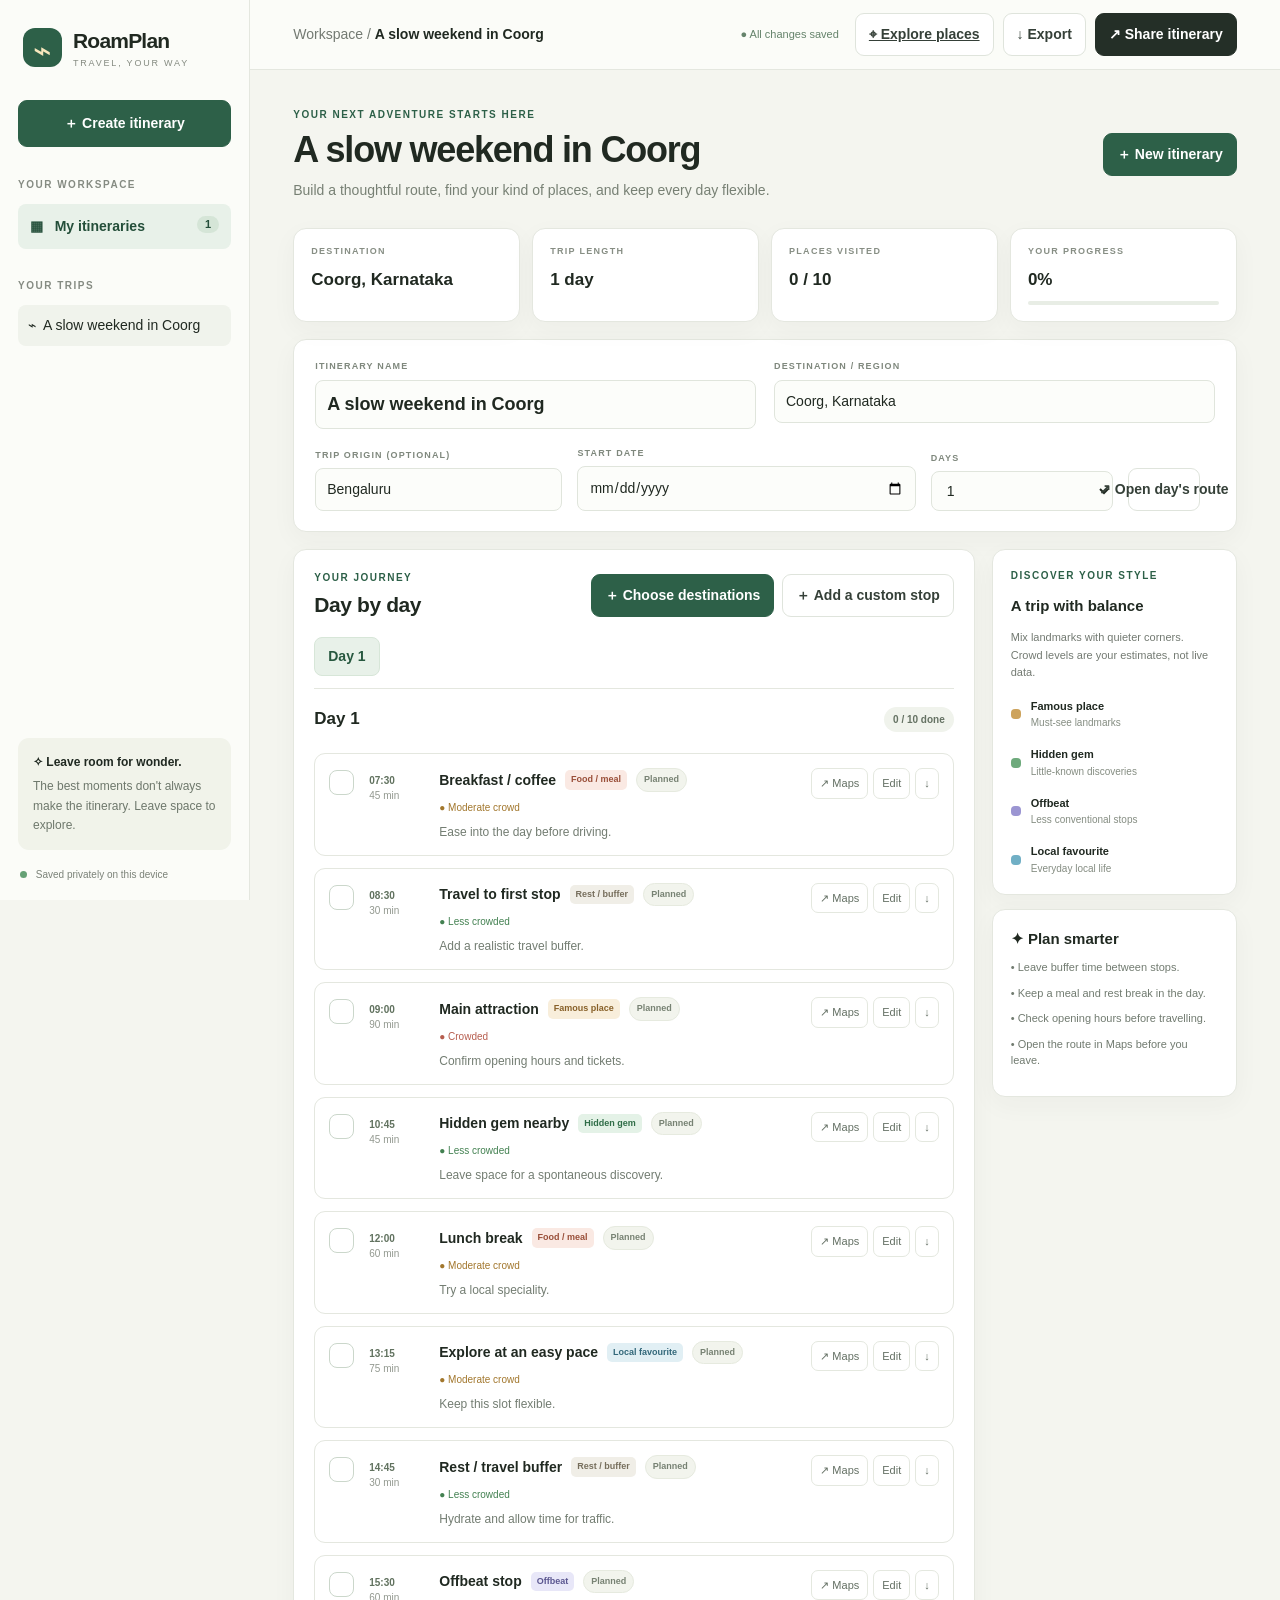
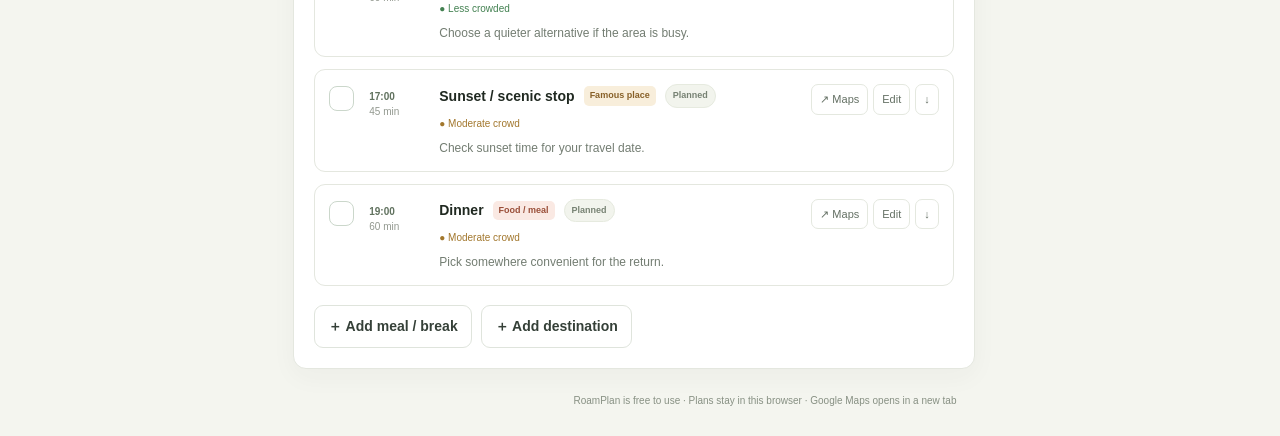
==== commit d4fdda88: "Simplify itinerary picker and remove accommodation field" ====
--- a/index.html
+++ b/index.html
@@ -7,25 +7,25 @@
 <div id="emptyState" class="empty hidden"><h2>Your next story starts here.</h2><p>Create an itinerary to organize stops, timings, meals and little discoveries.</p><button class="primary" id="emptyCreate">Create your first itinerary</button></div>
 <div id="workspace">
 <div class="stats"><div class="stat"><span>DESTINATION</span><strong id="statDestination">—</strong></div><div class="stat"><span>TRIP LENGTH</span><strong id="statDays">1 day</strong></div><div class="stat"><span>PLACES VISITED</span><strong id="statVisited">0 / 0</strong></div><div class="stat"><span>YOUR PROGRESS</span><strong id="statProgress">0%</strong><div class="progress"><i id="progressBar"></i></div></div></div>
-<div class="trip-head panel"><div class="trip-title"><div><label for="tripName">ITINERARY NAME</label><input id="tripName" class="title-input" placeholder="e.g. A slow weekend in Coorg"></div><div><label for="destination">DESTINATION / REGION</label><input id="destination" placeholder="e.g. Coorg, Karnataka"></div></div><div class="trip-fields"><div><label for="origin">TRIP ORIGIN</label><input id="origin" placeholder="e.g. Bengaluru"></div><div><label for="baseLocation">STAYING AT / DAILY START</label><input id="baseLocation" placeholder="e.g. Amritara Ambatty Greens Resort, Virajpet"></div><div><label for="startDate">START DATE</label><input id="startDate" type="date"></div><div><label for="dayCount">DAYS</label><select id="dayCount"><option>1</option><option>2</option><option>3</option><option>4</option><option>5</option><option>6</option><option>7</option><option>8</option><option>9</option><option>10</option><option>11</option><option>12</option><option>13</option><option>14</option></select></div><div class="trip-button"><button id="dayMap" class="btn">↗ Open day's route</button></div></div></div>
+<div class="trip-head panel"><div class="trip-title"><div><label for="tripName">ITINERARY NAME</label><input id="tripName" class="title-input" placeholder="e.g. A slow weekend in Coorg"></div><div><label for="destination">DESTINATION / REGION</label><input id="destination" placeholder="e.g. Coorg, Karnataka"></div></div><div class="trip-fields"><div><label for="origin">TRIP ORIGIN (OPTIONAL)</label><input id="origin" placeholder="e.g. Bengaluru"></div><div><label for="startDate">START DATE</label><input id="startDate" type="date"></div><div><label for="dayCount">DAYS</label><select id="dayCount"><option>1</option><option>2</option><option>3</option><option>4</option><option>5</option><option>6</option><option>7</option><option>8</option><option>9</option><option>10</option><option>11</option><option>12</option><option>13</option><option>14</option></select></div><div class="trip-button"><button id="dayMap" class="btn">↗ Open day's route</button></div></div></div>
 <div class="day-layout"><section class="itinerary panel"><div class="section-head"><div><p class="eyebrow green">YOUR JOURNEY</p><h2>Day by day</h2></div><div class="section-actions"><button id="pickPlacesBtn" class="primary">＋ Choose destinations</button><button id="addStop" class="btn">＋ Add a custom stop</button></div></div><div id="dayTabs" class="day-tabs"></div><div class="day-summary"><div><h3 id="dayTitle">Day 1</h3><p id="dayDate" class="muted"></p></div><div class="day-summary-meta"><span id="dayRouteLabel" class="day-route-label hidden"></span><span id="dayProgress" class="pill">0 / 0 done</span></div></div><div id="stopList" class="stop-list"></div><div class="bottom-actions"><button id="addMeal" class="btn">＋ Add meal / break</button><button id="addDayStop" class="btn">＋ Add destination</button></div></section>
 <aside class="insights"><div class="panel legend"><p class="eyebrow green">DISCOVER YOUR STYLE</p><h3>A trip with balance</h3><p class="muted small-text">Mix landmarks with quieter corners. Crowd levels are your estimates, not live data.</p><div class="legend-item"><span class="dot famous"></span><div><b>Famous place</b><small>Must-see landmarks</small></div></div><div class="legend-item"><span class="dot hidden-gem"></span><div><b>Hidden gem</b><small>Little-known discoveries</small></div></div><div class="legend-item"><span class="dot offbeat"></span><div><b>Offbeat</b><small>Less conventional stops</small></div></div><div class="legend-item"><span class="dot local"></span><div><b>Local favourite</b><small>Everyday local life</small></div></div></div><div class="panel tips"><h3>✦ Plan smarter</h3><p>• Leave buffer time between stops.</p><p>• Keep a meal and rest break in the day.</p><p>• Check opening hours before travelling.</p><p>• Open the route in Maps before you leave.</p></div></aside></div>
 <div class="footer-note">RoamPlan is free to use · Plans stay in this browser · Google Maps opens in a new tab</div></div></section></main></div>
-<dialog id="tripDialog"><form method="dialog" id="tripForm"><div class="modal-head"><div><p class="eyebrow green">NEW ADVENTURE</p><h2>Create an itinerary</h2></div><button class="icon-btn" value="cancel" aria-label="Close">×</button></div><label for="newName">Trip name</label><input id="newName" required placeholder="A weekend in the hills"><label for="newDestination">Destination</label><input id="newDestination" required placeholder="Coorg, Karnataka"><label for="newOrigin">Trip origin (optional)</label><input id="newOrigin" placeholder="e.g. Bengaluru"><label for="newBaseLocation">Where are you staying? (optional)</label><input id="newBaseLocation" placeholder="Hotel, resort or full address"><div class="modal-grid"><div><label for="newDate">Start date</label><input id="newDate" type="date"></div><div><label for="newDays">Number of days</label><select id="newDays"><option>1</option><option>2</option><option>3</option><option>4</option><option>5</option><option>6</option><option>7</option><option>8</option><option>9</option><option>10</option><option>11</option><option>12</option><option>13</option><option>14</option></select></div></div><label class="checkline"><input id="starterTemplate" type="checkbox" checked> Include a full-day starter plan (meals, travel buffers and breaks)</label><div class="modal-actions"><button type="button" id="cancelCreate" class="btn">Cancel</button><button class="primary" id="createTripSubmit" value="create">Create trip</button></div></form></dialog>
+<dialog id="tripDialog"><form method="dialog" id="tripForm"><div class="modal-head"><div><p class="eyebrow green">NEW ADVENTURE</p><h2>Create an itinerary</h2></div><button class="icon-btn" value="cancel" aria-label="Close">×</button></div><label for="newName">Trip name</label><input id="newName" required placeholder="A weekend in the hills"><label for="newDestination">Destination</label><input id="newDestination" required placeholder="Coorg, Karnataka"><label for="newOrigin">Trip origin (optional)</label><input id="newOrigin" placeholder="e.g. Bengaluru"><div class="modal-grid"><div><label for="newDate">Start date</label><input id="newDate" type="date"></div><div><label for="newDays">Number of days</label><select id="newDays"><option>1</option><option>2</option><option>3</option><option>4</option><option>5</option><option>6</option><option>7</option><option>8</option><option>9</option><option>10</option><option>11</option><option>12</option><option>13</option><option>14</option></select></div></div><label class="checkline"><input id="starterTemplate" type="checkbox" checked> Include a full-day starter plan (meals, travel buffers and breaks)</label><div class="modal-actions"><button type="button" id="cancelCreate" class="btn">Cancel</button><button class="primary" id="createTripSubmit" value="create">Create trip</button></div></form></dialog>
 <dialog id="stopDialog"><form method="dialog" id="stopForm"><div class="modal-head"><div><p class="eyebrow green">ITINERARY STOP</p><h2 id="stopModalTitle">Add a stop</h2></div><button class="icon-btn" value="cancel" aria-label="Close">×</button></div><input id="stopId" type="hidden"><label for="stopName">Place or activity</label><input id="stopName" required placeholder="e.g. Abbey Falls"><label for="stopLocation">Map search / address</label><input id="stopLocation" placeholder="Use a precise place name for Maps"><div class="modal-grid"><div><label for="stopTime">Start time</label><input id="stopTime" type="time" value="09:00"></div><div><label for="stopDuration">Duration (minutes)</label><input id="stopDuration" type="number" min="5" step="5" value="60"></div></div><div class="modal-grid"><div><label for="stopType">Experience type</label><select id="stopType"><option value="famous">Famous place</option><option value="hidden-gem">Hidden gem</option><option value="offbeat">Offbeat</option><option value="local">Local favourite</option><option value="food">Food / meal</option><option value="break">Rest / travel buffer</option></select></div><div><label for="stopCrowd">Expected crowd</label><select id="stopCrowd"><option value="low">Less crowded</option><option value="medium" selected>Moderate</option><option value="high">Crowded</option><option value="unknown">Not sure yet</option></select></div></div><label for="stopNotes">Notes / reminders</label><textarea id="stopNotes" rows="3" placeholder="Parking, tickets, best time, what to bring…"></textarea><div class="modal-actions"><button type="button" id="deleteStop" class="btn danger hidden">Delete stop</button><span class="grow"></span><button class="btn" value="cancel">Cancel</button><button class="primary" id="saveStop" value="save">Save stop</button></div></form></dialog>
 <dialog id="placePickerDialog" class="picker-dialog" aria-labelledby="pickerTitle">
   <div class="picker-dialog-content">
-    <div class="picker-head"><div><p class="eyebrow green">BUILD YOUR DAY</p><h2 id="pickerTitle">Choose a route for this day</h2><p id="pickerTripName" class="muted">Pick a curated circuit, then choose places from that route only. Use another day for a different direction.</p></div><button id="closePicker" type="button" class="icon-btn" aria-label="Close destination picker">×</button></div>
+    <div class="picker-head"><div><p class="eyebrow green">BUILD YOUR DAY</p><h2 id="pickerTitle">Choose destinations by area or circuit</h2><p id="pickerTripName" class="muted">Choose a group, select places, and add them to your day. You decide which places to combine and the order to visit them.</p></div><button id="closePicker" type="button" class="icon-btn" aria-label="Close destination picker">×</button></div>
     <div class="picker-controls">
       <div><label for="pickerDay">ADD TO DAY</label><select id="pickerDay"></select></div>
-      <div><label for="pickerArea">ROUTE / CIRCUIT</label><select id="pickerArea"></select></div>
+      <div><label for="pickerArea">AREA / CIRCUIT</label><select id="pickerArea"></select></div>
       <div><label for="pickerStartTime">FIRST STOP TIME</label><input id="pickerStartTime" type="time" value="09:00"></div>
       <div><label for="pickerDuration">MINUTES PER STOP</label><input id="pickerDuration" type="number" min="15" max="600" step="15" value="60"></div>
     </div>
     <div id="pickerRouteSummary" class="picker-route-summary"></div>
     <div class="picker-search-row"><label class="picker-search" for="pickerSearch"><span>⌕</span><input id="pickerSearch" type="search" placeholder="Search places, areas or experiences…" autocomplete="off"></label><span id="pickerSelectionCount" class="picker-count">0 selected</span></div>
     <div id="pickerPlaceList" class="picker-place-list" aria-live="polite"></div>
-    <div class="picker-footer"><p id="pickerHint">Choose a route circuit first. Places are shown in recommended travel order, and a day stays on one circuit to avoid backtracking. Use another day for a different direction.</p><div><button id="cancelPlacePicker" type="button" class="btn">Cancel</button><button id="addSelectedPlaces" type="button" class="primary" disabled>＋ Add selected places</button></div></div>
+    <div class="picker-footer"><p id="pickerHint">Choose a group and add the places you want. You can combine groups on one day; check driving route and travel time in Google Maps.</p><div><button id="cancelPlacePicker" type="button" class="btn">Cancel</button><button id="addSelectedPlaces" type="button" class="primary" disabled>＋ Add selected places</button></div></div>
   </div>
 </dialog>
 <div id="toast" role="status" aria-live="polite"></div><script src="destinations-data.js"></script><script src="app.js"></script></body></html>
--- a/styles.css
+++ b/styles.css
@@ -100,3 +100,19 @@
   .stop-main{grid-column:2;grid-row:2;min-width:0}
   .stop-actions{grid-column:2;grid-row:3;flex-wrap:wrap}
 }
+
+
+/* Accommodation-aware planner fields */
+.trip-fields{grid-template-columns:minmax(0,.95fr) minmax(0,1.3fr) minmax(130px,.7fr) 72px auto}
+@media(max-width:1100px){
+ .trip-fields{grid-template-columns:minmax(0,1fr) minmax(0,1.25fr) minmax(0,1fr) 90px}
+ .trip-button{grid-column:1/-1}
+}
+@media(max-width:790px){
+ .trip-fields{grid-template-columns:minmax(0,1fr) minmax(0,1fr)}
+ .trip-button{grid-column:1/-1}
+}
+
+/* Make the lodging source visible in the selected route summary. */
+.route-source-note{font-size:10px;line-height:1.55;color:#667662;margin:0 0 10px;overflow-wrap:anywhere}
+.route-source-note b{color:#3e5940}
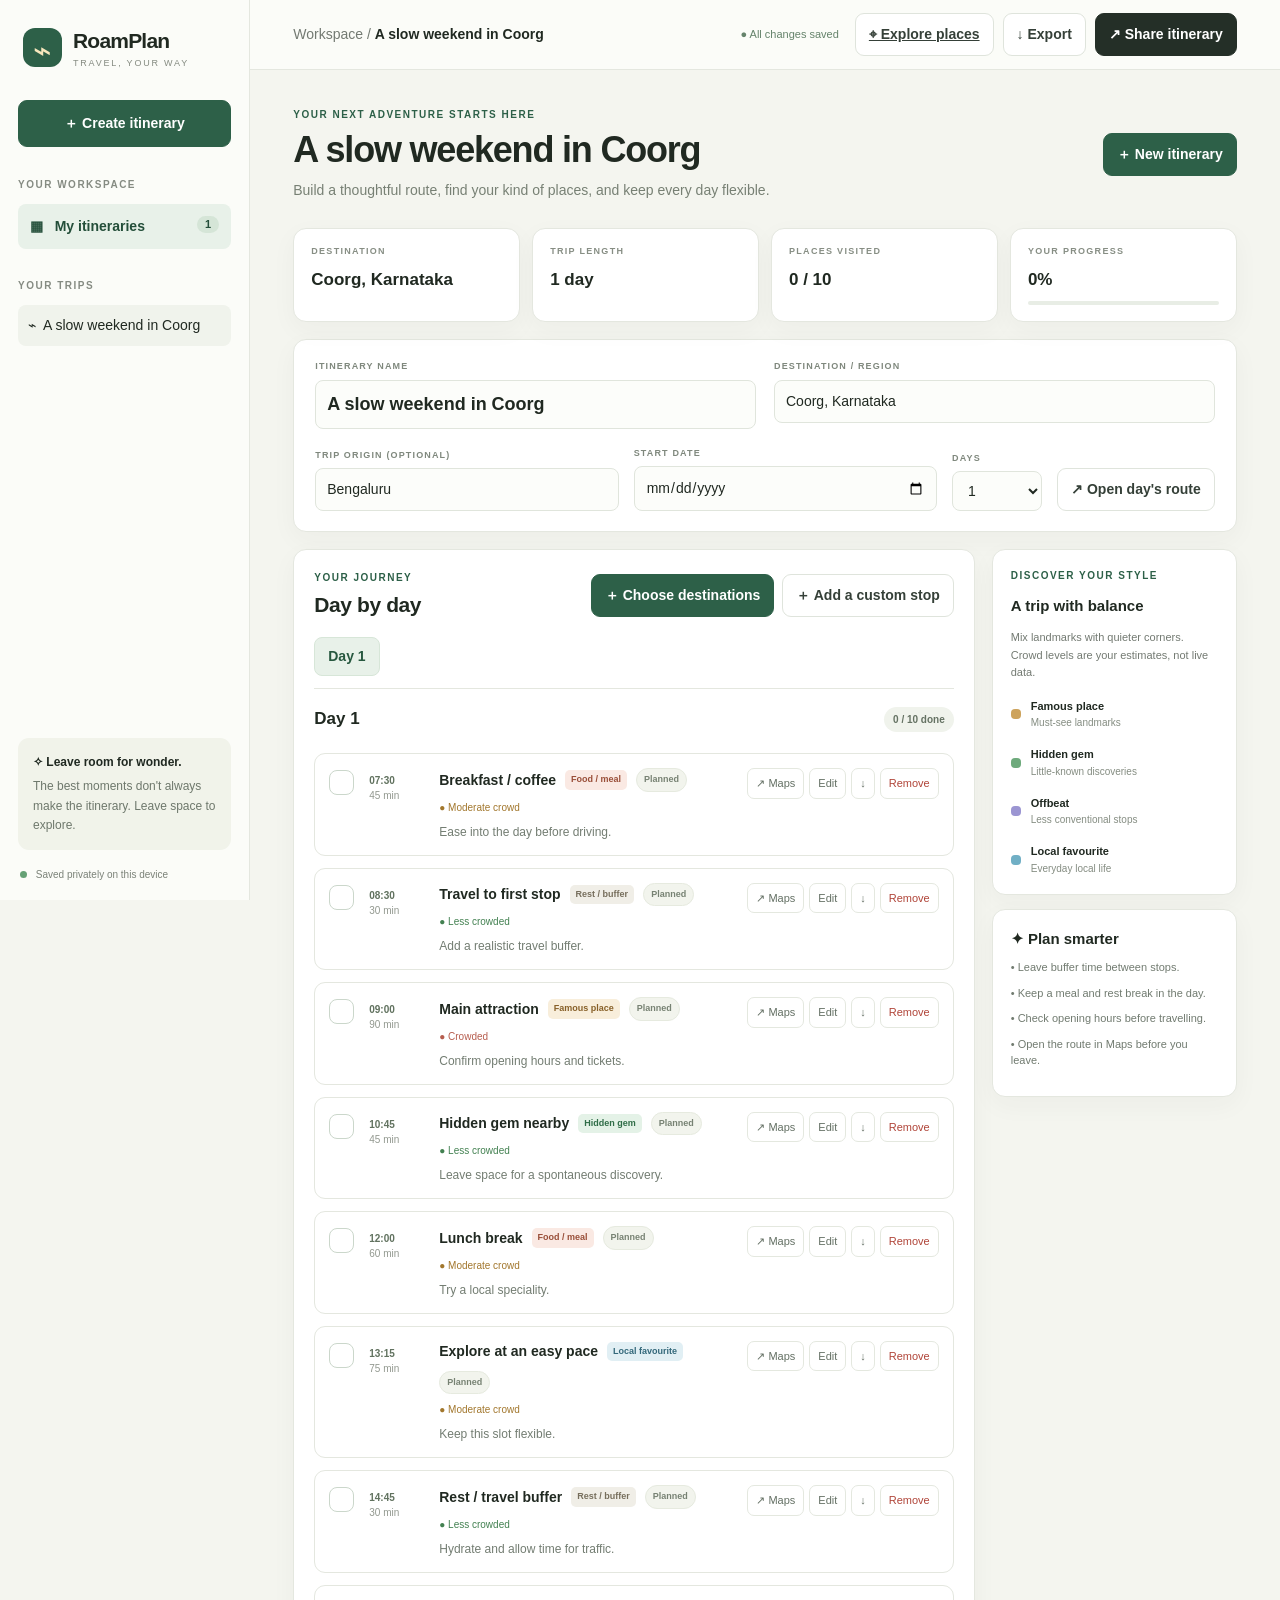
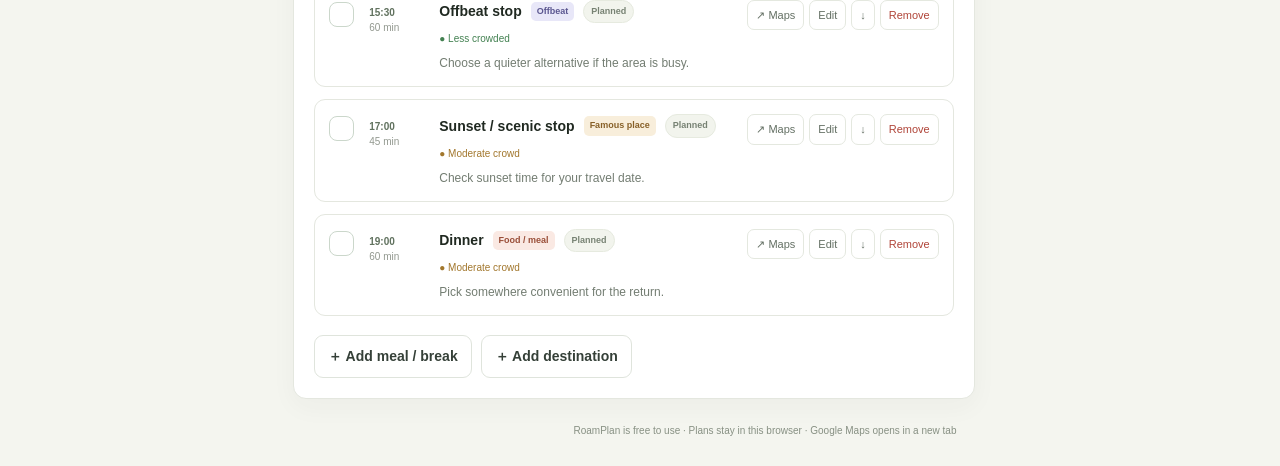
==== commit 7bc48115: "Add per-day source location field to destination picker" ====
--- a/index.html
+++ b/index.html
@@ -15,12 +15,19 @@
 <dialog id="stopDialog"><form method="dialog" id="stopForm"><div class="modal-head"><div><p class="eyebrow green">ITINERARY STOP</p><h2 id="stopModalTitle">Add a stop</h2></div><button class="icon-btn" value="cancel" aria-label="Close">×</button></div><input id="stopId" type="hidden"><label for="stopName">Place or activity</label><input id="stopName" required placeholder="e.g. Abbey Falls"><label for="stopLocation">Map search / address</label><input id="stopLocation" placeholder="Use a precise place name for Maps"><div class="modal-grid"><div><label for="stopTime">Start time</label><input id="stopTime" type="time" value="09:00"></div><div><label for="stopDuration">Duration (minutes)</label><input id="stopDuration" type="number" min="5" step="5" value="60"></div></div><div class="modal-grid"><div><label for="stopType">Experience type</label><select id="stopType"><option value="famous">Famous place</option><option value="hidden-gem">Hidden gem</option><option value="offbeat">Offbeat</option><option value="local">Local favourite</option><option value="food">Food / meal</option><option value="break">Rest / travel buffer</option></select></div><div><label for="stopCrowd">Expected crowd</label><select id="stopCrowd"><option value="low">Less crowded</option><option value="medium" selected>Moderate</option><option value="high">Crowded</option><option value="unknown">Not sure yet</option></select></div></div><label for="stopNotes">Notes / reminders</label><textarea id="stopNotes" rows="3" placeholder="Parking, tickets, best time, what to bring…"></textarea><div class="modal-actions"><button type="button" id="deleteStop" class="btn danger hidden">Delete stop</button><span class="grow"></span><button class="btn" value="cancel">Cancel</button><button class="primary" id="saveStop" value="save">Save stop</button></div></form></dialog>
 <dialog id="placePickerDialog" class="picker-dialog" aria-labelledby="pickerTitle">
   <div class="picker-dialog-content">
-    <div class="picker-head"><div><p class="eyebrow green">BUILD YOUR DAY</p><h2 id="pickerTitle">Choose destinations by area or circuit</h2><p id="pickerTripName" class="muted">Choose a group, select places, and add them to your day. You decide which places to combine and the order to visit them.</p></div><button id="closePicker" type="button" class="icon-btn" aria-label="Close destination picker">×</button></div>
+    <div class="picker-head"><div><p class="eyebrow green">BUILD YOUR DAY</p><h2 id="pickerTitle">Choose destinations by area or circuit</h2><p id="pickerTripName" class="muted">Choose an area, optionally set a starting location for each day, then select places in your preferred order.</p></div><button id="closePicker" type="button" class="icon-btn" aria-label="Close destination picker">×</button></div>
     <div class="picker-controls">
       <div><label for="pickerDay">ADD TO DAY</label><select id="pickerDay"></select></div>
       <div><label for="pickerArea">AREA / CIRCUIT</label><select id="pickerArea"></select></div>
       <div><label for="pickerStartTime">FIRST STOP TIME</label><input id="pickerStartTime" type="time" value="09:00"></div>
       <div><label for="pickerDuration">MINUTES PER STOP</label><input id="pickerDuration" type="number" min="15" max="600" step="15" value="60"></div>
+    </div>
+    <div class="picker-source-row">
+      <div class="picker-source-field">
+        <label for="pickerSourceLocation">STARTING LOCATION FOR THIS DAY (OPTIONAL)</label>
+        <input id="pickerSourceLocation" type="text" placeholder="e.g. your hotel, Bengaluru, or a full address" autocomplete="street-address">
+      </div>
+      <p class="picker-source-help">Used as the Google Maps origin for this day. All planned stops become route destinations in itinerary order.</p>
     </div>
     <div id="pickerRouteSummary" class="picker-route-summary"></div>
     <div class="picker-search-row"><label class="picker-search" for="pickerSearch"><span>⌕</span><input id="pickerSearch" type="search" placeholder="Search places, areas or experiences…" autocomplete="off"></label><span id="pickerSelectionCount" class="picker-count">0 selected</span></div>
--- a/styles.css
+++ b/styles.css
@@ -102,10 +102,10 @@
 }
 
 
-/* Accommodation-aware planner fields */
-.trip-fields{grid-template-columns:minmax(0,.95fr) minmax(0,1.3fr) minmax(130px,.7fr) 72px auto}
+/* Simple trip details layout without an accommodation/source-routing field. */
+.trip-fields{grid-template-columns:minmax(0,1fr) minmax(0,1fr) 90px auto}
 @media(max-width:1100px){
- .trip-fields{grid-template-columns:minmax(0,1fr) minmax(0,1.25fr) minmax(0,1fr) 90px}
+ .trip-fields{grid-template-columns:minmax(0,1fr) minmax(0,1fr) 90px}
  .trip-button{grid-column:1/-1}
 }
 @media(max-width:790px){
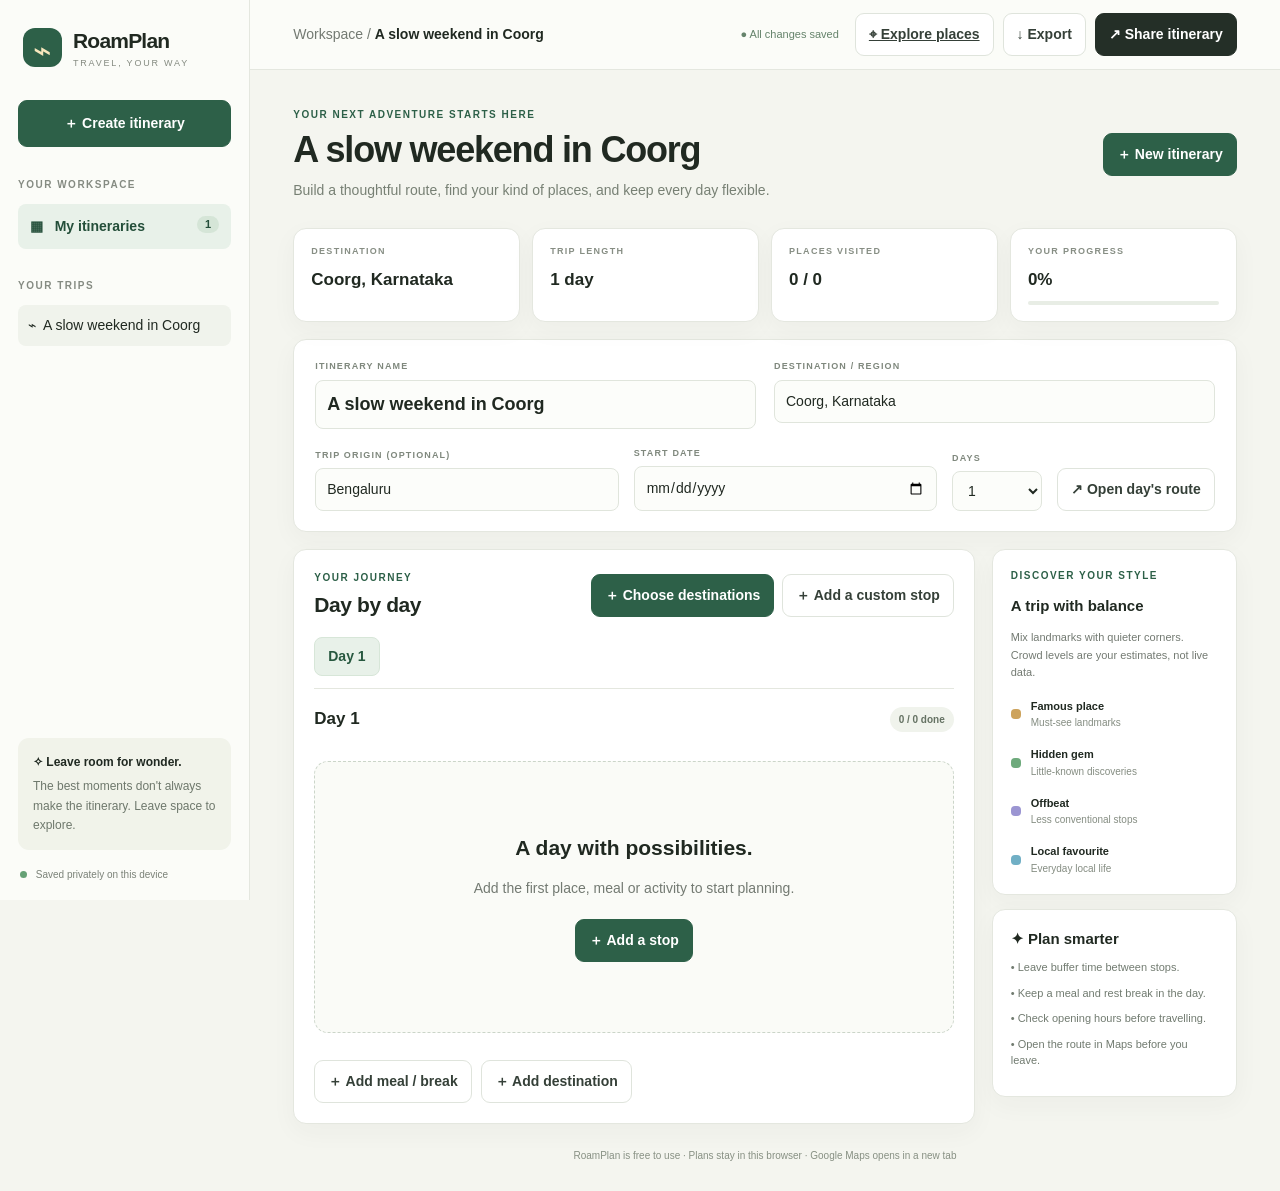
==== commit 2cbfb0b9: "Remove optional pre-filled day template from trip creation" ====
--- a/index.html
+++ b/index.html
@@ -11,7 +11,7 @@
 <div class="day-layout"><section class="itinerary panel"><div class="section-head"><div><p class="eyebrow green">YOUR JOURNEY</p><h2>Day by day</h2></div><div class="section-actions"><button id="pickPlacesBtn" class="primary">＋ Choose destinations</button><button id="addStop" class="btn">＋ Add a custom stop</button></div></div><div id="dayTabs" class="day-tabs"></div><div class="day-summary"><div><h3 id="dayTitle">Day 1</h3><p id="dayDate" class="muted"></p></div><div class="day-summary-meta"><span id="dayRouteLabel" class="day-route-label hidden"></span><span id="dayProgress" class="pill">0 / 0 done</span></div></div><div id="stopList" class="stop-list"></div><div class="bottom-actions"><button id="addMeal" class="btn">＋ Add meal / break</button><button id="addDayStop" class="btn">＋ Add destination</button></div></section>
 <aside class="insights"><div class="panel legend"><p class="eyebrow green">DISCOVER YOUR STYLE</p><h3>A trip with balance</h3><p class="muted small-text">Mix landmarks with quieter corners. Crowd levels are your estimates, not live data.</p><div class="legend-item"><span class="dot famous"></span><div><b>Famous place</b><small>Must-see landmarks</small></div></div><div class="legend-item"><span class="dot hidden-gem"></span><div><b>Hidden gem</b><small>Little-known discoveries</small></div></div><div class="legend-item"><span class="dot offbeat"></span><div><b>Offbeat</b><small>Less conventional stops</small></div></div><div class="legend-item"><span class="dot local"></span><div><b>Local favourite</b><small>Everyday local life</small></div></div></div><div class="panel tips"><h3>✦ Plan smarter</h3><p>• Leave buffer time between stops.</p><p>• Keep a meal and rest break in the day.</p><p>• Check opening hours before travelling.</p><p>• Open the route in Maps before you leave.</p></div></aside></div>
 <div class="footer-note">RoamPlan is free to use · Plans stay in this browser · Google Maps opens in a new tab</div></div></section></main></div>
-<dialog id="tripDialog"><form method="dialog" id="tripForm"><div class="modal-head"><div><p class="eyebrow green">NEW ADVENTURE</p><h2>Create an itinerary</h2></div><button class="icon-btn" value="cancel" aria-label="Close">×</button></div><label for="newName">Trip name</label><input id="newName" required placeholder="A weekend in the hills"><label for="newDestination">Destination</label><input id="newDestination" required placeholder="Coorg, Karnataka"><label for="newOrigin">Trip origin (optional)</label><input id="newOrigin" placeholder="e.g. Bengaluru"><div class="modal-grid"><div><label for="newDate">Start date</label><input id="newDate" type="date"></div><div><label for="newDays">Number of days</label><select id="newDays"><option>1</option><option>2</option><option>3</option><option>4</option><option>5</option><option>6</option><option>7</option><option>8</option><option>9</option><option>10</option><option>11</option><option>12</option><option>13</option><option>14</option></select></div></div><label class="checkline"><input id="starterTemplate" type="checkbox" checked> Include a full-day starter plan (meals, travel buffers and breaks)</label><div class="modal-actions"><button type="button" id="cancelCreate" class="btn">Cancel</button><button class="primary" id="createTripSubmit" value="create">Create trip</button></div></form></dialog>
+<dialog id="tripDialog"><form method="dialog" id="tripForm"><div class="modal-head"><div><p class="eyebrow green">NEW ADVENTURE</p><h2>Create an itinerary</h2></div><button class="icon-btn" value="cancel" aria-label="Close">×</button></div><label for="newName">Trip name</label><input id="newName" required placeholder="A weekend in the hills"><label for="newDestination">Destination</label><input id="newDestination" required placeholder="Coorg, Karnataka"><label for="newOrigin">Trip origin (optional)</label><input id="newOrigin" placeholder="e.g. Bengaluru"><div class="modal-grid"><div><label for="newDate">Start date</label><input id="newDate" type="date"></div><div><label for="newDays">Number of days</label><select id="newDays"><option>1</option><option>2</option><option>3</option><option>4</option><option>5</option><option>6</option><option>7</option><option>8</option><option>9</option><option>10</option><option>11</option><option>12</option><option>13</option><option>14</option></select></div></div><p class="small-text muted" style="margin:14px 0 0">Your days start empty. Add destinations first, then use “Add meal / break” whenever you need it.</p><div class="modal-actions"><button type="button" id="cancelCreate" class="btn">Cancel</button><button class="primary" id="createTripSubmit" value="create">Create trip</button></div></form></dialog>
 <dialog id="stopDialog"><form method="dialog" id="stopForm"><div class="modal-head"><div><p class="eyebrow green">ITINERARY STOP</p><h2 id="stopModalTitle">Add a stop</h2></div><button class="icon-btn" value="cancel" aria-label="Close">×</button></div><input id="stopId" type="hidden"><label for="stopName">Place or activity</label><input id="stopName" required placeholder="e.g. Abbey Falls"><label for="stopLocation">Map search / address</label><input id="stopLocation" placeholder="Use a precise place name for Maps"><div class="modal-grid"><div><label for="stopTime">Start time</label><input id="stopTime" type="time" value="09:00"></div><div><label for="stopDuration">Duration (minutes)</label><input id="stopDuration" type="number" min="5" step="5" value="60"></div></div><div class="modal-grid"><div><label for="stopType">Experience type</label><select id="stopType"><option value="famous">Famous place</option><option value="hidden-gem">Hidden gem</option><option value="offbeat">Offbeat</option><option value="local">Local favourite</option><option value="food">Food / meal</option><option value="break">Rest / travel buffer</option></select></div><div><label for="stopCrowd">Expected crowd</label><select id="stopCrowd"><option value="low">Less crowded</option><option value="medium" selected>Moderate</option><option value="high">Crowded</option><option value="unknown">Not sure yet</option></select></div></div><label for="stopNotes">Notes / reminders</label><textarea id="stopNotes" rows="3" placeholder="Parking, tickets, best time, what to bring…"></textarea><div class="modal-actions"><button type="button" id="deleteStop" class="btn danger hidden">Delete stop</button><span class="grow"></span><button class="btn" value="cancel">Cancel</button><button class="primary" id="saveStop" value="save">Save stop</button></div></form></dialog>
 <dialog id="placePickerDialog" class="picker-dialog" aria-labelledby="pickerTitle">
   <div class="picker-dialog-content">
--- a/styles.css
+++ b/styles.css
@@ -12,6 +12,12 @@
 .picker-controls label{display:block;font-size:9px;font-weight:800;letter-spacing:1px;color:#7c877b;margin:0 0 6px}
 .picker-controls input,.picker-controls select,.picker-search input{width:100%;border:1px solid #dfe5db;background:#fcfdfa;padding:10px 11px;border-radius:8px;color:var(--ink);outline:none;min-width:0}
 .picker-controls input:focus,.picker-controls select:focus,.picker-search input:focus{border-color:#7ea489;box-shadow:0 0 0 3px #e7f1e8}
+.picker-source-row{display:grid;grid-template-columns:minmax(0,1fr) minmax(220px,.8fr);gap:15px;align-items:end;padding:0 25px 14px;background:#fff}
+.picker-source-field{min-width:0}
+.picker-source-row label{display:block;font-size:9px;font-weight:800;letter-spacing:1px;color:#7c877b;margin:0 0 6px}
+.picker-source-row input{width:100%;border:1px solid #dfe5db;background:#fcfdfa;padding:10px 11px;border-radius:8px;color:var(--ink);outline:none;min-width:0}
+.picker-source-row input:focus{border-color:#7ea489;box-shadow:0 0 0 3px #e7f1e8}
+.picker-source-help{font-size:10px;line-height:1.55;color:#778274;margin:0 0 1px;max-width:390px}
 .picker-search-row{display:flex;align-items:center;gap:11px;padding:0 25px 13px;background:#fff}
 .picker-search{position:relative;display:flex;align-items:center;flex:1;min-width:0}
 .picker-search>span{position:absolute;left:12px;color:#788578;font-size:19px}
@@ -48,7 +54,7 @@
 .stop-card.done .stop-check{box-shadow:0 0 0 3px #e5f1e5}
 .stop-card.done .stop-title{color:#526d55}
 @media(max-width:900px){.picker-controls{grid-template-columns:repeat(2,minmax(0,1fr))}.picker-place-list{max-height:40vh}}
-@media(max-width:790px){.section-actions{justify-content:flex-start}.picker-head,.picker-controls,.picker-search-row,.picker-footer{padding-left:16px;padding-right:16px}.picker-place-list{padding-left:16px;padding-right:16px}.picker-head h2{font-size:20px}}
+@media(max-width:790px){.section-actions{justify-content:flex-start}.picker-head,.picker-controls,.picker-source-row,.picker-search-row,.picker-footer{padding-left:16px;padding-right:16px}.picker-source-row{grid-template-columns:1fr;gap:7px;padding-bottom:12px}.picker-place-list{padding-left:16px;padding-right:16px}.picker-head h2{font-size:20px}}
 @media(max-width:540px){.section-actions{width:100%;display:grid;grid-template-columns:1fr}.section-actions button{width:100%;padding:9px}.picker-dialog{max-height:calc(100vh - 14px);border-radius:13px}.picker-dialog-content{max-height:calc(100vh - 14px)}.picker-head{padding-top:17px;padding-bottom:14px}.picker-head h2{font-size:18px}.picker-controls{grid-template-columns:1fr 1fr;gap:9px;padding-top:12px;padding-bottom:10px}.picker-search-row{align-items:stretch;flex-direction:column;gap:7px}.picker-count{align-self:flex-start}.picker-place-list{max-height:37vh;min-height:120px}.picker-place{grid-template-columns:20px minmax(0,1fr);gap:9px;padding:10px}.picker-details-link{grid-column:2;justify-self:start;padding:0}.picker-footer{align-items:stretch;flex-direction:column;gap:10px;padding-top:12px;padding-bottom:12px}.picker-footer>div{width:100%}.picker-footer button{flex:1}.picker-footer>p{max-width:none}.stop-title-row{align-items:start}}
 
 /* Destination labels inside the itinerary's place picker */
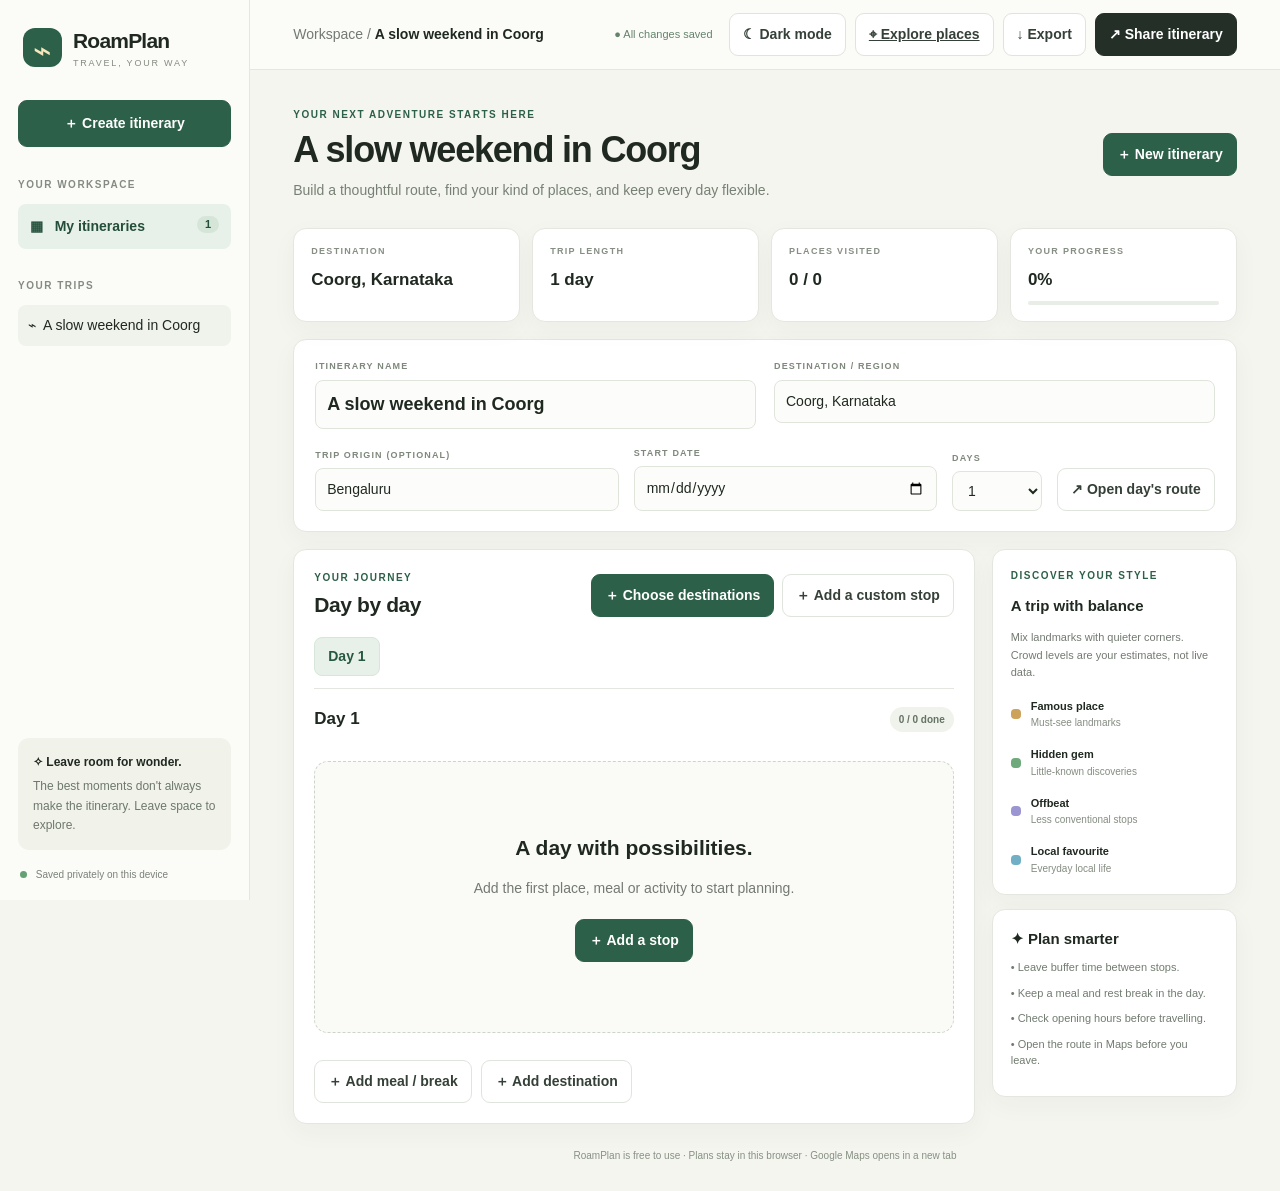
==== commit ba1dda3a: "Add persistent dark theme across RoamPlan" ====
--- a/index.html
+++ b/index.html
@@ -1,14 +1,14 @@
 <!doctype html>
-<html lang="en"><head><meta charset="utf-8"><meta name="viewport" content="width=device-width,initial-scale=1"><meta name="theme-color" content="#f4f5ef"><meta name="description" content="Plan day-by-day trips with editable schedules, place checklists, crowd estimates, hidden gems and Google Maps routes."><title>RoamPlan — Thoughtful travel planning</title><link rel="stylesheet" href="styles.css"></head>
+<html lang="en"><head><meta charset="utf-8"><script>try{document.documentElement.dataset.theme=localStorage.getItem("roamplan.theme")==="dark"?"dark":"light";}catch(e){document.documentElement.dataset.theme="light";}</script><meta name="viewport" content="width=device-width,initial-scale=1"><meta name="theme-color" content="#f4f5ef"><meta name="description" content="Plan day-by-day trips with editable schedules, place checklists, crowd estimates, hidden gems and Google Maps routes."><title>RoamPlan — Thoughtful travel planning</title><link rel="stylesheet" href="styles.css"></head>
 <body><div class="layout">
 <aside class="sidebar"><a class="brand" href="#"><span class="brand-icon">⌁</span><span><b>RoamPlan</b><small>TRAVEL, YOUR WAY</small></span></a><button id="newTrip" class="primary full">＋ Create itinerary</button><p class="eyebrow">YOUR WORKSPACE</p><button id="allTrips" class="nav active">▦ &nbsp; My itineraries <span id="tripCount" class="count">1</span></button><p class="eyebrow trips-label">YOUR TRIPS</p><div id="tripList" class="trip-list"></div><div class="sidebar-note"><b>✧ Leave room for wonder.</b><p>The best moments don't always make the itinerary. Leave space to explore.</p></div><small class="privacy"><i></i> Saved privately on this device</small></aside>
-<main class="main"><header class="topbar"><div><span class="muted">Workspace /</span> <b id="crumb">My itineraries</b></div><div class="actions"><span id="saveStatus" class="saved">● All changes saved</span><a href="destinations.html" class="btn">⌖ Explore places</a><button id="exportBtn" class="btn">↓ Export</button><button id="shareBtn" class="btn dark">↗ Share itinerary</button></div></header>
+<main class="main"><header class="topbar"><div><span class="muted">Workspace /</span> <b id="crumb">My itineraries</b></div><div class="actions"><span id="saveStatus" class="saved">● All changes saved</span><button id="themeToggle" type="button" class="btn theme-toggle" aria-label="Switch to dark theme" aria-pressed="false">☾ Dark mode</button><a href="destinations.html" class="btn">⌖ Explore places</a><button id="exportBtn" class="btn">↓ Export</button><button id="shareBtn" class="btn dark">↗ Share itinerary</button></div></header>
 <section class="page"><div class="heading-row"><div><p class="eyebrow green">YOUR NEXT ADVENTURE STARTS HERE</p><h1 id="pageTitle">Plan a trip worth remembering.</h1><p class="subtitle">Build a thoughtful route, find your kind of places, and keep every day flexible.</p></div><button id="newTrip2" class="primary">＋ New itinerary</button></div>
 <div id="emptyState" class="empty hidden"><h2>Your next story starts here.</h2><p>Create an itinerary to organize stops, timings, meals and little discoveries.</p><button class="primary" id="emptyCreate">Create your first itinerary</button></div>
 <div id="workspace">
 <div class="stats"><div class="stat"><span>DESTINATION</span><strong id="statDestination">—</strong></div><div class="stat"><span>TRIP LENGTH</span><strong id="statDays">1 day</strong></div><div class="stat"><span>PLACES VISITED</span><strong id="statVisited">0 / 0</strong></div><div class="stat"><span>YOUR PROGRESS</span><strong id="statProgress">0%</strong><div class="progress"><i id="progressBar"></i></div></div></div>
 <div class="trip-head panel"><div class="trip-title"><div><label for="tripName">ITINERARY NAME</label><input id="tripName" class="title-input" placeholder="e.g. A slow weekend in Coorg"></div><div><label for="destination">DESTINATION / REGION</label><input id="destination" placeholder="e.g. Coorg, Karnataka"></div></div><div class="trip-fields"><div><label for="origin">TRIP ORIGIN (OPTIONAL)</label><input id="origin" placeholder="e.g. Bengaluru"></div><div><label for="startDate">START DATE</label><input id="startDate" type="date"></div><div><label for="dayCount">DAYS</label><select id="dayCount"><option>1</option><option>2</option><option>3</option><option>4</option><option>5</option><option>6</option><option>7</option><option>8</option><option>9</option><option>10</option><option>11</option><option>12</option><option>13</option><option>14</option></select></div><div class="trip-button"><button id="dayMap" class="btn">↗ Open day's route</button></div></div></div>
-<div class="day-layout"><section class="itinerary panel"><div class="section-head"><div><p class="eyebrow green">YOUR JOURNEY</p><h2>Day by day</h2></div><div class="section-actions"><button id="pickPlacesBtn" class="primary">＋ Choose destinations</button><button id="addStop" class="btn">＋ Add a custom stop</button></div></div><div id="dayTabs" class="day-tabs"></div><div class="day-summary"><div><h3 id="dayTitle">Day 1</h3><p id="dayDate" class="muted"></p></div><div class="day-summary-meta"><span id="dayRouteLabel" class="day-route-label hidden"></span><span id="dayProgress" class="pill">0 / 0 done</span></div></div><div id="stopList" class="stop-list"></div><div class="bottom-actions"><button id="addMeal" class="btn">＋ Add meal / break</button><button id="addDayStop" class="btn">＋ Add destination</button></div></section>
+<div class="day-layout"><section class="itinerary panel"><div class="section-head"><div><p class="eyebrow green">YOUR JOURNEY</p><h2>Day by day</h2></div><div class="section-actions"><button id="pickPlacesBtn" class="primary">＋ Choose destinations</button><button id="addStop" class="btn">＋ Add a custom stop</button></div></div><div id="dayTabs" class="day-tabs"></div><div class="day-summary"><div><h3 id="dayTitle">Day 1</h3><p id="dayDate" class="muted"></p></div><div class="day-summary-meta"><span id="dayRouteLabel" class="day-route-label hidden"></span><span id="dayProgress" class="pill">0 / 0 done</span></div></div><div id="stopList" class="stop-list"></div><div class="bottom-actions"><button id="addMeal" class="btn">＋ Add meal / break</button><button id="addDayStop" class="btn">＋ Add destination</button><button id="carryForwardBtn" class="btn hidden">↪ Carry unvisited to next day</button></div></section>
 <aside class="insights"><div class="panel legend"><p class="eyebrow green">DISCOVER YOUR STYLE</p><h3>A trip with balance</h3><p class="muted small-text">Mix landmarks with quieter corners. Crowd levels are your estimates, not live data.</p><div class="legend-item"><span class="dot famous"></span><div><b>Famous place</b><small>Must-see landmarks</small></div></div><div class="legend-item"><span class="dot hidden-gem"></span><div><b>Hidden gem</b><small>Little-known discoveries</small></div></div><div class="legend-item"><span class="dot offbeat"></span><div><b>Offbeat</b><small>Less conventional stops</small></div></div><div class="legend-item"><span class="dot local"></span><div><b>Local favourite</b><small>Everyday local life</small></div></div></div><div class="panel tips"><h3>✦ Plan smarter</h3><p>• Leave buffer time between stops.</p><p>• Keep a meal and rest break in the day.</p><p>• Check opening hours before travelling.</p><p>• Open the route in Maps before you leave.</p></div></aside></div>
 <div class="footer-note">RoamPlan is free to use · Plans stay in this browser · Google Maps opens in a new tab</div></div></section></main></div>
 <dialog id="tripDialog"><form method="dialog" id="tripForm"><div class="modal-head"><div><p class="eyebrow green">NEW ADVENTURE</p><h2>Create an itinerary</h2></div><button class="icon-btn" value="cancel" aria-label="Close">×</button></div><label for="newName">Trip name</label><input id="newName" required placeholder="A weekend in the hills"><label for="newDestination">Destination</label><input id="newDestination" required placeholder="Coorg, Karnataka"><label for="newOrigin">Trip origin (optional)</label><input id="newOrigin" placeholder="e.g. Bengaluru"><div class="modal-grid"><div><label for="newDate">Start date</label><input id="newDate" type="date"></div><div><label for="newDays">Number of days</label><select id="newDays"><option>1</option><option>2</option><option>3</option><option>4</option><option>5</option><option>6</option><option>7</option><option>8</option><option>9</option><option>10</option><option>11</option><option>12</option><option>13</option><option>14</option></select></div></div><p class="small-text muted" style="margin:14px 0 0">Your days start empty. Add destinations first, then use “Add meal / break” whenever you need it.</p><div class="modal-actions"><button type="button" id="cancelCreate" class="btn">Cancel</button><button class="primary" id="createTripSubmit" value="create">Create trip</button></div></form></dialog>
@@ -35,4 +35,4 @@
     <div class="picker-footer"><p id="pickerHint">Choose a group and add the places you want. You can combine groups on one day; check driving route and travel time in Google Maps.</p><div><button id="cancelPlacePicker" type="button" class="btn">Cancel</button><button id="addSelectedPlaces" type="button" class="primary" disabled>＋ Add selected places</button></div></div>
   </div>
 </dialog>
-<div id="toast" role="status" aria-live="polite"></div><script src="destinations-data.js"></script><script src="app.js"></script></body></html>+<div id="toast" role="status" aria-live="polite"></div><script src="theme.js"></script><script src="destinations-data.js"></script><script src="app.js"></script></body></html>
--- a/styles.css
+++ b/styles.css
@@ -122,3 +122,13 @@
 /* Make the lodging source visible in the selected route summary. */
 .route-source-note{font-size:10px;line-height:1.55;color:#667662;margin:0 0 10px;overflow-wrap:anywhere}
 .route-source-note b{color:#3e5940}
+
+/* Unvisited-destination spillover markers */
+.spillover-state{display:inline-flex;align-items:center;gap:4px;border-radius:999px;padding:4px 7px;font-size:9px;font-weight:800;line-height:1.35;background:#fff3dd;color:#87591c;border:1px solid #f0d8aa;white-space:normal}
+#carryForwardBtn{border-color:#d8c18e;background:#fff8e9;color:#80551e}
+#carryForwardBtn:hover{border-color:#bf9950;background:#fff1d5}
+
+/* Make spillover actions easy to find without overwhelming the stop card. */
+.stop-actions{flex-wrap:wrap}
+.spillover-return{background:#eef5e9;border-color:#cfe1ce;color:#315c3e}
+.spillover-return:hover{background:#e1eedb;border-color:#afc9ab}
